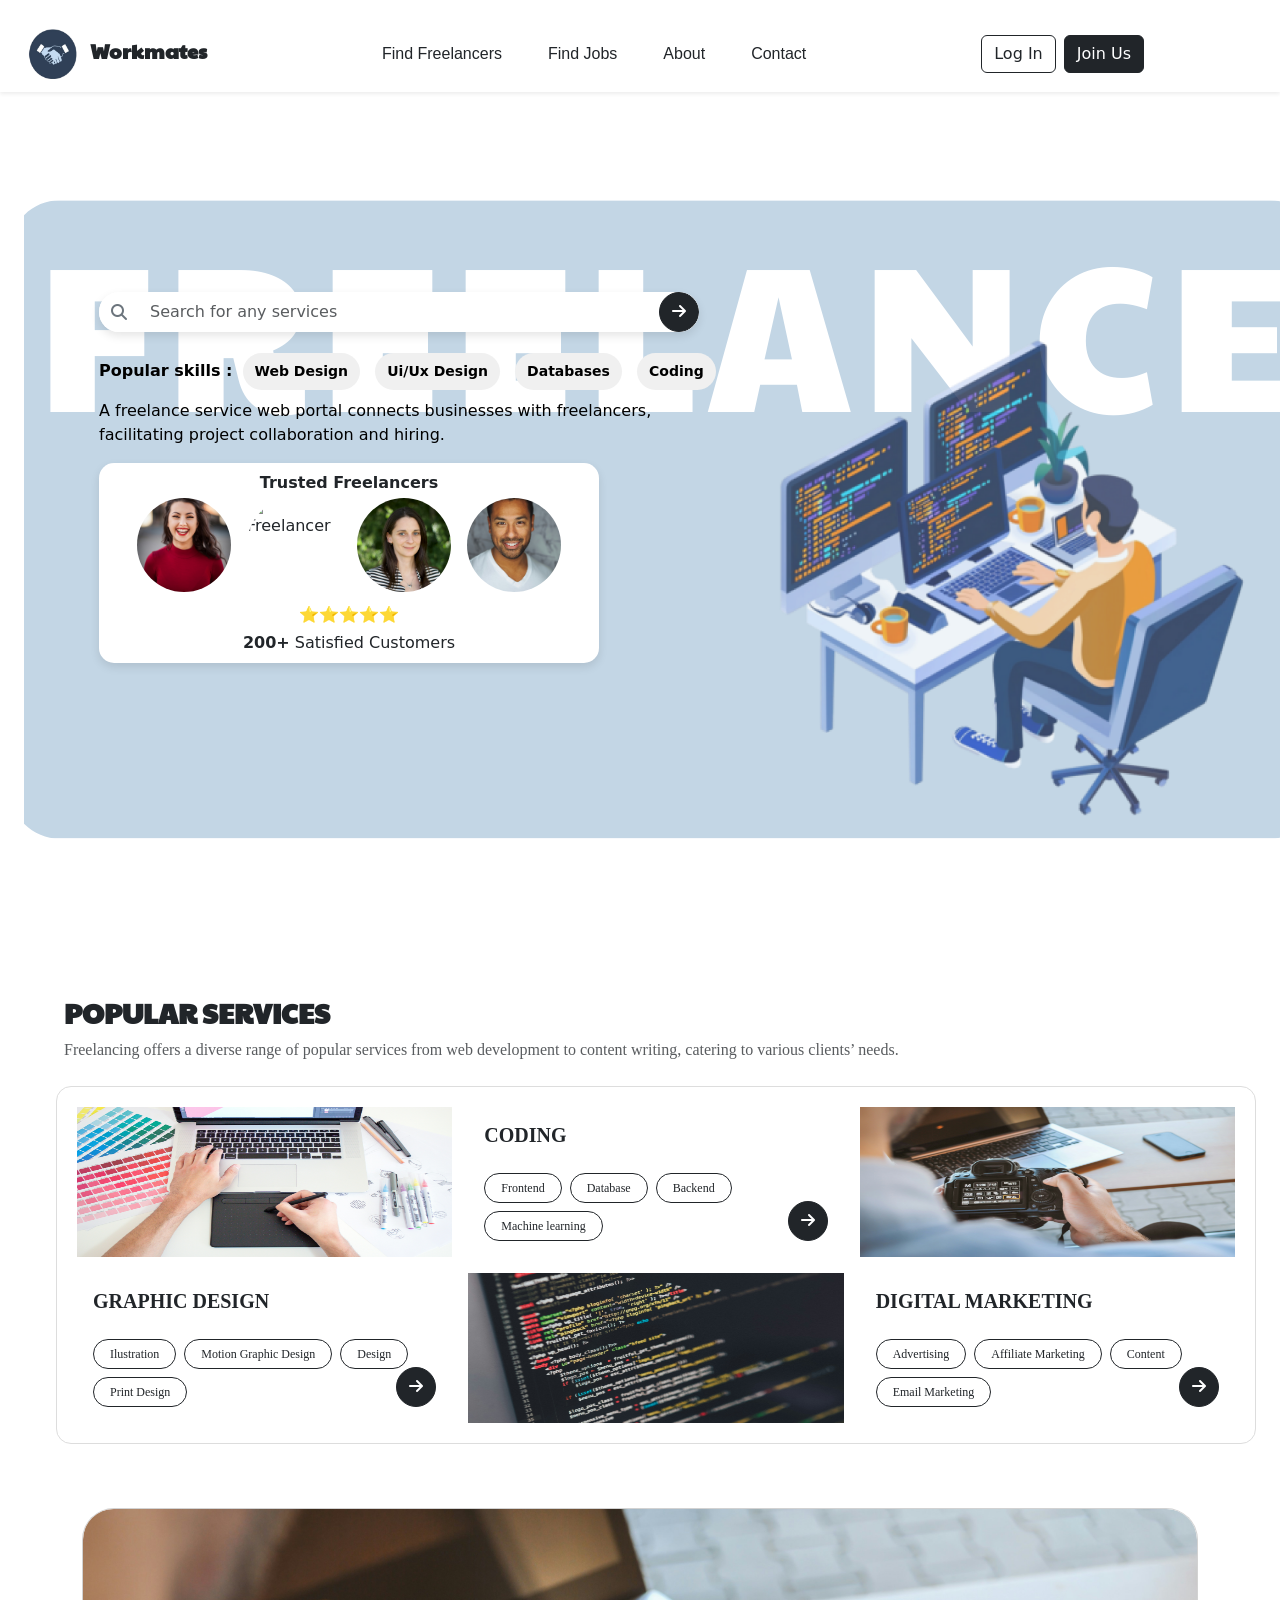
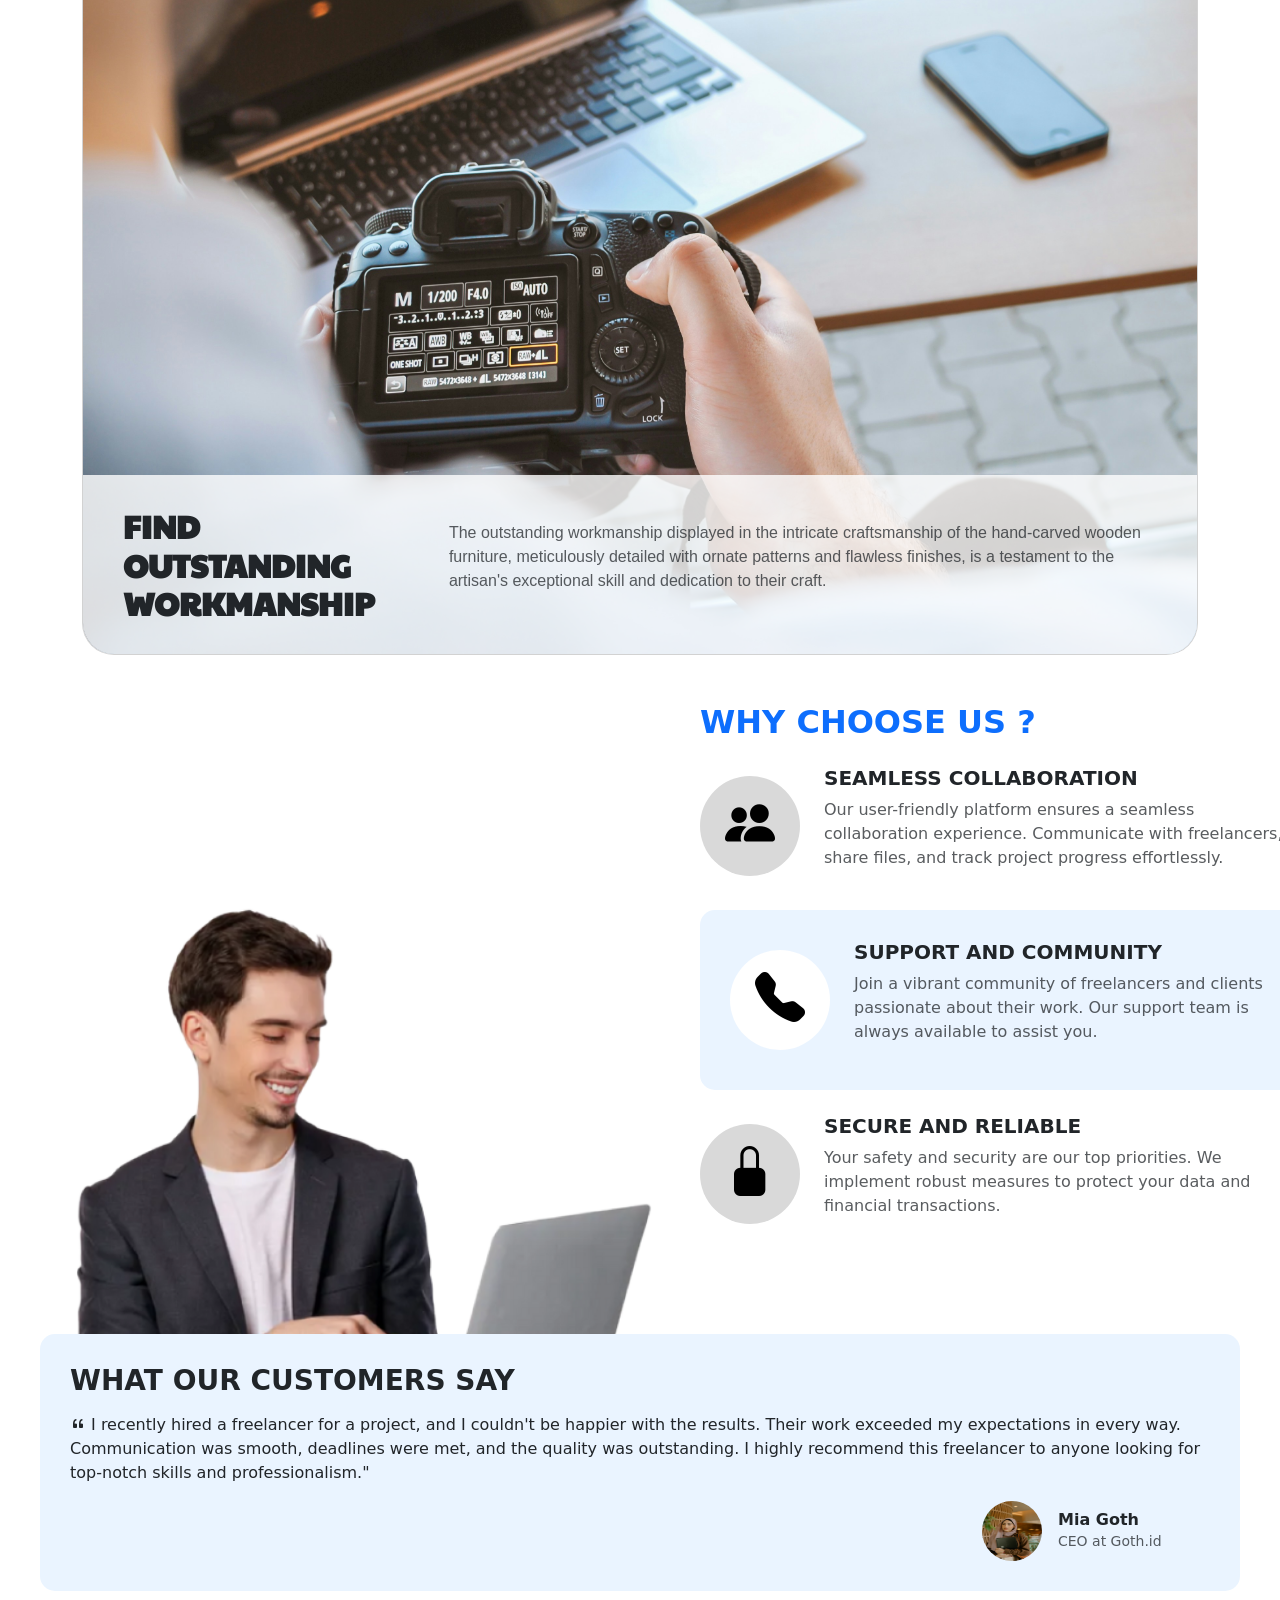
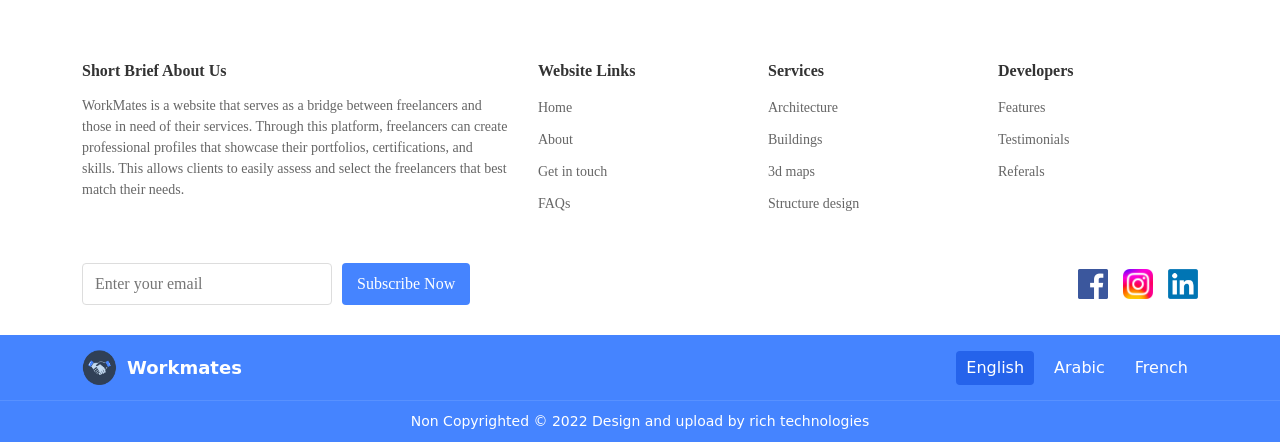
==== index.html @ 9e1bae74 "ok" ====
<!DOCTYPE html>
<html lang="en">
<head>
    <meta charset="UTF-8">
    <meta name="viewport" content="width=device-width, initial-scale=1.0">
    <title>Workmates</title>
    <link rel="stylesheet" href="style/style1.css">
    <link href="https://cdn.jsdelivr.net/npm/bootstrap@5.0.2/dist/css/bootstrap.min.css" rel="stylesheet" integrity="sha384-EVSTQN3/azprG1Anm3QDgpJLIm9Nao0Yz1ztcQTwFspd3yD65VohhpuuCOmLASjC" crossorigin="anonymous">
    <link href="https://cdn.jsdelivr.net/npm/bootstrap@5.3.0/dist/css/bootstrap.min.css" rel="stylesheet">
    <link href="https://cdn.jsdelivr.net/npm/bootstrap-icons/font/bootstrap-icons.css" rel="stylesheet">
    <link href="https://fonts.googleapis.com/css2?family=Paytone+One&display=swap" rel="stylesheet">
    <link href="https://fonts.googleapis.com/css2?family=Ubuntu+Sans:ital,wght@0,100..800;1,100..800&display=swap" rel="stylesheet">
    <link rel="stylesheet" href="https://cdnjs.cloudflare.com/ajax/libs/font-awesome/6.4.2/css/all.min.css">
</head>
<body>
  <nav class="navbar navbar-expand-lg bg-pink navbar-dark shadow-sm fixed-top">
      <div class="container mt-3 ms-3">
          <a class="navbar-brand text-dark fw-bold me-auto" href="#mainContent">
              <img src="image/1.png" alt="icon" width="50" height="50" class="me-2">
              Workmates
          </a>

          <button class="navbar-toggler" type="button" data-bs-toggle="collapse" data-bs-target="#navbarNav" aria-controls="navbarNav" aria-expanded="false" aria-label="Toggle navigation">
              <span class="navbar-toggler-icon"></span>
          </button>

          <div class="collapse navbar-collapse" id="navbarNav">
              <ul class="navbar-nav mx-auto">
                  <li class="nav-item">
                      <a href = "freelancers.php" class="nav-link text-dark fw-normal" href="#mainContent">Find Freelancers</a>
                  </li>
                  <li class="nav-item">
                      <a class="nav-link text-dark fw-normal" href="#about">Find Jobs</a>
                  </li>
                  <li class="nav-item">
                      <a class="nav-link text-dark fw-normal" href="#education">About</a>
                  </li> 
                  <li class="nav-item ">
                      <a class="nav-link text-dark fw-normal" href="#contact">Contact</a>
                  </li>
              </ul>

              <!-- Button Login dan Join Us di ujung kanan -->
              <div class="d-flex">
                  <a href="login.php" class="btn btn-outline-dark btn-rounded btn-hover me-2">Log In</a>
                  <a href="regist.php" class="btn btn-dark btn-hover btn-rounded">Join Us</a>
              </div>
          </div>
      </div>
  </nav>

<aside class="hero-section container-fluid text-start ms-4">
    <div class="contain mt-3 ms-3 vh-100">
        <!-- Search Bar -->
        <div class="one mt-1 ms-5">
          <div class="input-group search-bar" style="max-width: 600px;">
              <span class="input-group-text bg-white border-0">
                  <i class="fas fa-search text-secondary"></i>
              </span>
              <input type="text" class="form-control border-0 shadow-none" placeholder="Search for any services">
              <div class="btn-wrapper position-relative">
                  <button class="btn btn-dark rounded-circle">
                    <a href="CariFreelancer.html">
                        <i class="fas fa-arrow-right text-white"></i>
                    </a>
                  </button>
                  <i class="fas fa-search position-absolute top-0 start-50 translate-middle-x text-white"></i>
              </div>
          </div>
        </div>

        <!-- Popular Skills -->
        <div class="mt-3 ms-5">
            <strong class="text-black">Popular skills :</strong>
            <span class="skills-badge">web design</span>
            <span class="skills-badge">ui/ux design</span>
            <span class="skills-badge">databases</span>
            <span class="skills-badge">coding</span>
        </div>

        <!-- Description -->
        <p class="mt-1 text-black ms-5 " style="max-width: 600px;  word-wrap: break-word;">
            A freelance service web portal connects businesses with freelancers, facilitating project collaboration and hiring.
        </p>

        <!-- Trusted Freelancers -->
        <div class="trusted-card text-dark mt-3 ms-5">
          <strong>Trusted Freelancers</strong>
          <div class="image-container">
            <img src="image/2.jpg" alt="Freelancer">
            <img src="image/3.jpg" alt="Freelancer">
            <img src="image/4.jpg" alt="Freelancer">
            <img src="image/5.jpg" alt="Freelancer">
          </div>
          <div class="mt-2">
            ⭐⭐⭐⭐⭐ 
          </div>
          <div class="mt-1">
            <strong>200+</strong> Satisfied Customers
          </div>
        </div>
    </div>
</aside>

<div class="popular mt-5 ms-3 p-5 px-4">
    <h3 class="fw-bold text-dark px-4"style=" font-family: 'Paytone One'">POPULAR SERVICES</h3>
    <p class="text-muted description px-4" style=" font-family: 'Ubuntu Sans'">
        Freelancing offers a diverse range of popular services from web development to content writing, catering to various clients’ needs.
    </p>
    <div class="rounded-box mt-4 ms-3">
        <div class="row g-3">
            <div class="col-4">
                <div class="rounded-card">
                    <img src="image/theme-photos-CGpifH3FjOA-unsplash.jpg" alt="Image" class="card-img">
                </div>
            </div>
            <div class="col-4">
                <div class="rounded-card bg-secondary p-3 position-relative"style=" font-family: 'Ubuntu Sans'">
                    <h5 class="fw-bold">CODING</h5>
                    <div class="d-flex flex-wrap gap-2">
                        <span class="badge rounded-pill border border-dark text-dark px-3 py-2">Frontend</span>
                        <span class="badge rounded-pill border border-dark text-dark px-3 py-2">Database</span>
                        <span class="badge rounded-pill border border-dark text-dark px-3 py-2">Backend</span>
                        <span class="badge rounded-pill border border-dark text-dark px-3 py-2">Machine learning</span>
                    </div>
                    <button class="btn btn-dark rounded-circle position-absolute bottom-0 end-0 mb-3 me-3 p-1">
                        <i class="fas fa-arrow-right"></i>
                    </button>
                </div>
            </div>
            <div class="col-4">
                <div class="rounded-card">
                    <img src="image/jeshoots-com-p8kaVRe4edM-unsplash.jpg" alt="Image" class="card-img">
                </div>
            </div>
            <div class="col-4">
                <div class="rounded-card bg-secondary p-3 position-relative" style="font-family: 'Ubuntu Sans'">
                    <h5 class="fw-bold">GRAPHIC DESIGN</h5>
                    <div class="d-flex flex-wrap gap-2">
                        <span class="badge rounded-pill border border-dark text-dark px-3 py-2">Ilustration</span>
                        <span class="badge rounded-pill border border-dark text-dark px-3 py-2">Motion Graphic Design</span>
                        <span class="badge rounded-pill border border-dark text-dark px-3 py-2">Design</span>
                        <span class="badge rounded-pill border border-dark text-dark px-3 py-2">Print Design</span>
                    </div>
                    <button class="btn btn-dark rounded-circle position-absolute bottom-0 end-0 mb-3 me-3 p-1">
                        <i class="fas fa-arrow-right"></i>
                    </button>
                </div>
            </div>
            <div class="col-4">
                <div class="rounded-card">
                    <img src="image/ilya-pavlov-OqtafYT5kTw-unsplash.jpg" alt="Image" class="card-img">
                </div>
            </div>
            <div class="col-4">
                <div class="rounded-card bg-secondary p-3 position-relative"  style="font-family: 'Ubuntu Sans'">
                    <h5 class="fw-bold">DIGITAL MARKETING</h5>
                    <div class="d-flex flex-wrap gap-2" style="font-family: 'Ubuntu Sans'">
                        <span class="badge rounded-pill border border-dark text-dark px-3 py-2">Advertising</span>
                        <span class="badge rounded-pill border border-dark text-dark px-3 py-2">Affiliate Marketing</span>
                        <span class="badge rounded-pill border border-dark text-dark px-3 py-2">Content</span>
                        <span class="badge rounded-pill border border-dark text-dark px-3 py-2">Email Marketing</span>
                    </div>
                    <button class="btn btn-dark rounded-circle position-absolute bottom-0 end-0 mb-3 me-3 p-1">
                        <i class="fas fa-arrow-right"></i>
                    </button>
                </div>
            </div>
        </div>
    </div>
</div>

<div class="container mt-3 d-flex justify-content-center">
    <div class="card rounded-5 overflow-hidden position-relative">
        <img src="image/jeshoots-com-p8kaVRe4edM-unsplash.jpg" alt="Workmanship Image" class="card-img2">
        <div class="overlay p-4 d-flex align-items-center gap-3">
            <h2 class="fw-bold mt-2 ms-3" style="flex-basis: 70%; min-width: 250px; font-family: 'Paytone One', sans-serif;">
                FIND OUTSTANDING WORKMANSHIP
            </h2>
            <div class="flex-grow-1">
                <p class="text-muted" style="font-family: 'Ubuntu Sans', sans-serif;">
                    The outstanding workmanship displayed in the intricate craftsmanship of the hand-carved wooden 
                    furniture, meticulously detailed with ornate patterns and flawless finishes, is a testament to 
                    the artisan's exceptional skill and dedication to their craft.
                </p>
            </div>
        </div>
    </div>
</div>

<div class="choose mt-5">
    <div class="picture align-items-center">
        <!-- Konten Kanan -->
        <div class="col-md-7">
            <h2 class="fw-bold text-primary text-center text-md-start">WHY CHOOSE US ?</h2>
            
            <!-- Fitur 1 -->
            <div class="d-flex align-items-center mt-4">
                <div class="icon-circle">
                    <i class="bi bi-people-fill"></i> 
                </div>
                <div class="cap ms-4">
                    <h5 class="fw-bold">SEAMLESS COLLABORATION</h5>
                    <p class="text-muted">
                        Our user-friendly platform ensures a seamless collaboration experience. Communicate with 
                        freelancers, share files, and track project progress effortlessly.
                    </p>
                </div>
            </div>

            <!-- Fitur 2 -->
            <div class="d-flex align-items-center mt-4 highlight-box">
                <div class="icon-circle bg-white">
                    <i class="bi bi-telephone-fill"></i>
                </div>
                <div class="cap ms-4">
                    <h5 class="fw-bold">SUPPORT AND COMMUNITY</h5>
                    <p class="text-muted">
                        Join a vibrant community of freelancers and clients passionate about their work. Our support team 
                        is always available to assist you.
                    </p>
                </div>
            </div>

            <!-- Fitur 3 -->
            <div class="d-flex align-items-center mt-4">
                <div class="icon-circle">
                    <i class="bi bi-lock-fill" style="max-width: 50px; max-height: 75px;"></i>
                </div>
                <div class="cap ms-4">
                    <h5 class="fw-bold">SECURE AND RELIABLE</h5>
                    <p class="text-muted">
                        Your safety and security are our top priorities. We implement robust measures to protect your 
                        data and financial transactions.
                    </p>
                </div>
            </div>
        </div>
    </div>

    <!-- Testimoni -->
    <div class="testi mt-5">
        <div class="col-12 testimonial-box">
            <h3 class="fw-bold">WHAT OUR CUSTOMERS SAY</h3>
            <p class="mt-3">
                <i class="bi bi-quote"></i> I recently hired a freelancer for a project, and I couldn't be happier with the results. 
                Their work exceeded my expectations in every way. Communication was smooth, deadlines were met, and the quality 
                was outstanding. I highly recommend this freelancer to anyone looking for top-notch skills and professionalism."
            </p>
            <div class=" ceo d-flex align-items-center mt-3">
                <img src="style/microsoft-365-7mBictB_urk-unsplash.jpg" class=" pic2 rounded-circle me-3" alt="User">
                <div>
                    <h6 class="fw-bold mb-0">Mia Goth</h6>
                    <small class="text-muted">CEO at Goth.id</small>
                </div>
            </div>
        </div>
    </div>
</div>

<footer class="footer" >
    <div class="container" style=" font-family: 'Ubuntu Sans'">
        <div class="footer-content">
            <div class="footer-sections">
                <div class="footer-section">
                    <h5>Short Brief About Us</h5>
                    <p>WorkMates is a website that serves as a bridge between freelancers and those in need of their services. Through this platform, freelancers can create professional profiles that showcase their portfolios, certifications, and skills. This allows clients to easily assess and select the freelancers that best match their needs.</p>
                </div>
                
                <div class="footer-links">
                    <div class="footer-section">
                        <h5>Website Links</h5>
                        <ul>
                            <li><a href="#">Home</a></li>
                            <li><a href="#">About</a></li>
                            <li><a href="#">Get in touch</a></li>
                            <li><a href="#">FAQs</a></li>
                        </ul>
                    </div>
                    
                    <div class="footer-section">
                        <h5>Services</h5>
                        <ul>
                            <li><a href="#">Architecture</a></li>
                            <li><a href="#">Buildings</a></li>
                            <li><a href="#">3d maps</a></li>
                            <li><a href="#">Structure design</a></li>
                        </ul>
                    </div>
                    
                    <div class="footer-section">
                        <h5>Developers</h5>
                        <ul>
                            <li><a href="#">Features</a></li>
                            <li><a href="#">Testimonials</a></li>
                            <li><a href="#">Referals</a></li>
                        </ul>
                    </div>
                </div>
            </div>
            
            <div class="footer-subscribe">
                <div class="subscribe-form">
                    <input type="email" placeholder="Enter your email">
                    <button>Subscribe Now</button>
                </div>
                <div class="social-icons">
                    <a href="#"><img src="image/facebook.png" alt="Facebook"></a>
                    <a href="#"><img src="image/ig.png" alt="Instagram"></a>
                    <a href="#"><img src="image/linkedln.png" alt="LinkedIn"></a>
                </div>
            </div>
        </div>
    </div>
    
    <div class="footer-bottom">
        <div class="container">
            <div class="footer-brand">
                <img src="image/download.png" alt="Workmates logo">
                <span>Workmates</span>
            </div>
            <div class="language-selector">
                <button class="active">English</button>
                <button>Arabic</button>
                <button>French</button>
            </div>
        </div>
    </div>
    
    <div class="copyright">
        <div class="container">
            <p>Non Copyrighted © 2022 Design and upload by rich technologies</p>
        </div>
    </div>
</footer>


<script src="https://cdn.jsdelivr.net/npm/bootstrap@5.0.2/dist/js/bootstrap.bundle.min.js"></script>
</body>
</html>
---- style/style1.css ----
body {
    font-family: 'Paytone One', 'Ubuntu Sans', sans-serif;
}

.container {
    padding: 0rem;
    position: relative;
    justify-content: space-between;
}

.navbar{
    background-color:white;
    padding: 0px;
}

.navbar-brand {
    font-family: 'Paytone One', sans-serif;
}

.nav-item-center {
    position: absolute;
    left: 50%;
    transform: translateX(-50%);
}

.nav-item {
    margin: 0 15px;
}


.navbar .nav-link {
    font-family: 'Ubuntu Sans', sans-serif;
    font-weight: 900;
    transition: color 0.3s ease-in-out;
}

.navbar .nav-link:hover {
    color: #2F4156 !important;  
}
.btn-rounded {
    border-radius: 30px;
    padding: 10px 20px;
    font-family: 'Ubuntu Sans';
}
.btn-hover {
    transition: background-color 0.3s, color 0.3s ease-in-out;
}

.btn-hover:hover {
    background-color: #2F4156 !important;
    color: white !important;
}

.hero-section {
    background: url('hiks.png') no-repeat center;
    background-size: auto;
    border:none;
    padding: 80px 0px;
    position:relative;
    top: 70px;
    left: 0;
    bottom: 0px;
    width: 30%;     
    max-height: 100vh; 
    display: flex;
    align-items: center;
}

.contain {
    margin-left: auto; /* Atur posisi lebih ke kiri */
    margin-right: auto;
    transform: translateX(-1px) translateY(210px);
}


.search-bar {
    border-radius: 30px;
    overflow: hidden;
    background: white;
    box-shadow: 0px 4px 10px rgba(0, 0, 0, 0.1);
    text-align: left;
}

.search-bar input {
    border-radius: 30px;
}

.search-bar .btn {
    width: 40px;
    height: 40px;
    display: flex;
    align-items: center;
    justify-content: center;
}

.btn-wrapper {
    display: flex;
    justify-content: center;
    align-items: center;
}

.btn-wrapper i.fa-search {
    font-size: 14px;
    top: -10px; /* Atur posisi ikon search ke atas */
    left: 50%;
    transform: translateX(-50%);
}

/* Skills Badge */
.skills-badge {
    display: inline-block;  /* Agar tetap dalam 1 baris */
    padding: 8px 12px;
    color: black;
    background-color: #f0f0f0; /* Warna background */
    border-radius: 20px; /* Membuat rounded */
    font-size: 14px;
    font-weight: 600;
    margin: 5px;
    text-transform: capitalize;
}

.text-black {
    color: black !important;
}
/* Trusted Freelancer Card */
.trusted-card {
    background: white;
    border-radius: 15px;
    box-shadow: 0px 4px 10px rgba(0, 0, 0, 0.1);
    width: 500px; /* Pastikan lebar tetap */
    height: 200px; /* Pastikan tinggi tetap */
    display: flex;
    flex-direction: column;
    justify-content: center;
    align-items: center;
    overflow: hidden; /* Pastikan tidak ada elemen keluar */
}

.trusted-card .image-container {
    display: flex;
    justify-content: center;
    align-items: center;
    gap: 10px; /* Jarak antar gambar */
}

.trusted-card img {
    width: 100px; /* Atur ukuran agar pas */
    height: 100px;
    object-fit: cover; /* Pastikan gambar tetap proporsional */
    border-radius: 50%; /* Biar tetap bulat */
    border: 3px solid white; /* Opsional: memberi border */
}

.card-img {
    width: 100%;
    height: 100%;
    object-fit:fill; /* Mengisi kartu sepenuhnya tanpa distorsi */
}

.rounded-box {
    background-color: white;
    border: 1px solid #ddd;
    border-radius: 15px;
    padding: 20px;
}

.rounded-card {
    height: 100px;
    background-color: #f1f1f1;
    border-radius: 10px;
}

.rounded-card {
    min-height: 150px;
    display: flex;
    flex-direction: column;
    justify-content: space-between;
    align-items: flex-start;
    border-radius: 16px;
    padding: 0px;
    background: #f8f9fa;
}


.rounded-card.bg-secondary {
    background: white!important;
}

.rounded-card .badge {
    font-size: 12px;
    font-weight: 500;
}

.rounded-card .btn {
    width: 40px;
    height: 40px;
}
.card {
    width: 100%;
    max-width: 1400px; /* Sesuaikan ukuran */
    overflow: hidden;
    border: none;
    height: auto;
}

.card-img2 {
    border-radius: 30px;
    width: 100%;
    height: auto;
    object-fit: cover;
}

.overlay {
    position: absolute;
    bottom: 0;
    left: 0;
    width: 100%;
    background: rgba(255, 255, 255, 0.8); /* Warna transparan */
    border-bottom-left-radius: 15px;
    border-bottom-right-radius: 15px;
}
.highlight-box {
    background-color: #EAF4FF;
    border-radius: 15px;
    padding: 30px;
}
.icon-circle {
    min-width:100px;  /* Ukuran lingkaran */
    height: 100px;
    background-color: #D9D9D9; /* Warna abu-abu */
    display: flex;
    justify-content: center;
    align-items: center;
    border-radius: 50%; /* Membuat lingkaran */
}
.icon-circle i {
    font-size: 50px; /* Ukuran ikon */
    color: black; /* Warna ikon */
    font-weight: bold;
}
.testi{
    margin-top: 200px;
}
.testimonial-box {
    background-color: #EAF4FF;
    border-radius: 15px;
    padding: 30px;
    margin-top: 100px; /* Atur sesuai kebutuhan */
}

.choose {
    position: relative;
    max-width: 1200px; /* Biar lebih lebar */
    margin: 0 auto; /* Tengahin container */
    background: url('freelance.png') no-repeat left center;
    background-size: contain;
}

.picture{
    display: flex;
    align-items: center;
    min-width: 10000px;
    padding-left: 55%; 
    padding-right: 0%;
}

.col-md-7 {
    max-width: 600px; /* Biar lebih panjang */
}

@media (max-width: 992px) {
    .pic {
        padding-left: 40%; /* Untuk layar lebih kecil */
    }
}

@media (max-width: 768px) {
    .picture {
        flex-direction: column;
        background-size: cover;
        padding-left: 0;
    }
}

.ceo{
    margin-left: 80%;
}

.pic2{
    height:60px;
    width:60px;
}

.footer {
    background-color: white;
    padding-top: 30px;
    margin-top: 40px;
}

.footer-content {
    display: flex;
    flex-direction: column;
    gap: 20px;
}

.footer-sections {
    display: flex;
    justify-content: space-between;
    flex-wrap: wrap;
    gap: 30px;
}

.footer-section {
    flex: 1;
    min-width: 200px;
}

.footer-links {
    display: flex;
    flex-wrap: wrap;
    gap: 30px;
}

.footer-section h5 {
    font-size: 16px;
    font-weight: bold;
    margin-bottom: 15px;
    color: #333;
}

.footer-section p {
    font-size: 14px;
    color: #666;
    line-height: 1.5;
}

.footer-section ul {
    list-style: none;
    padding: 0;
    margin: 0;
}

.footer-section ul li {
    margin-bottom: 8px;
}

.footer-section ul li a {
    color: #666;
    text-decoration: none;
    font-size: 14px;
}

.footer-section ul li a:hover {
    text-decoration: underline;
}

.footer-subscribe {
    display: flex;
    justify-content: space-between;
    align-items: center;
    flex-wrap: wrap;
    gap: 20px;
    margin-top: 20px;
}

.subscribe-form {
    display: flex;
    gap: 10px;
}

.subscribe-form input {
    padding: 8px 12px;
    border: 1px solid #ddd;
    border-radius: 4px;
    width: 250px;
}

.subscribe-form button {
    background-color: #4584FF;
    color: white;
    border: none;
    padding: 8px 15px;
    border-radius: 4px;
    cursor: pointer;
}

.social-icons {
    display: flex;
    gap: 15px;
}

.social-icons img {
    width: 30px;
    height: 30px;
}

.footer-bottom {
    background-color: #4584FF;
    padding: 15px 0;
    margin-top: 30px;
}

.footer-bottom .container {
    display: flex;
    justify-content: space-between;
    align-items: center;
}

.footer-brand {
    display: flex;
    align-items: center;
}

.footer-brand img {
    width: 35px;
    height: 35px;
    margin-right: 10px;
}

.footer-brand span {
    color: white;
    font-weight: bold;
    font-size: 18px;
}

.language-selector {
    display: flex;
    gap: 10px;
}

.language-selector button {
    background: transparent;
    border: none;
    color: white;
    padding: 5px 10px;
    cursor: pointer;
    border-radius: 4px;
}

.language-selector button.active {
    background-color: #2563eb;
}

.copyright {
    background-color: #4584FF;
    padding: 10px 0;
    text-align: center;
    color: white;
    border-top: 1px solid rgba(255, 255, 255, 0.1);
}

.copyright p {
    margin: 0;
    font-size: 14px;
}

.social-icons {
    display: flex;
    gap: 15px;
}

.social-icons img {
    width: 30px;
    height: 30px;
}

@media (max-width: 768px) {
    .footer-sections, .footer-subscribe {
        flex-direction: column;
    }
    
    .footer-section {
        width: 100%;
    }
    
    .subscribe-form {
        width: 100%;
    }
    
    .footer-bottom .container {
        flex-direction: column;
        gap: 15px;
    }
}
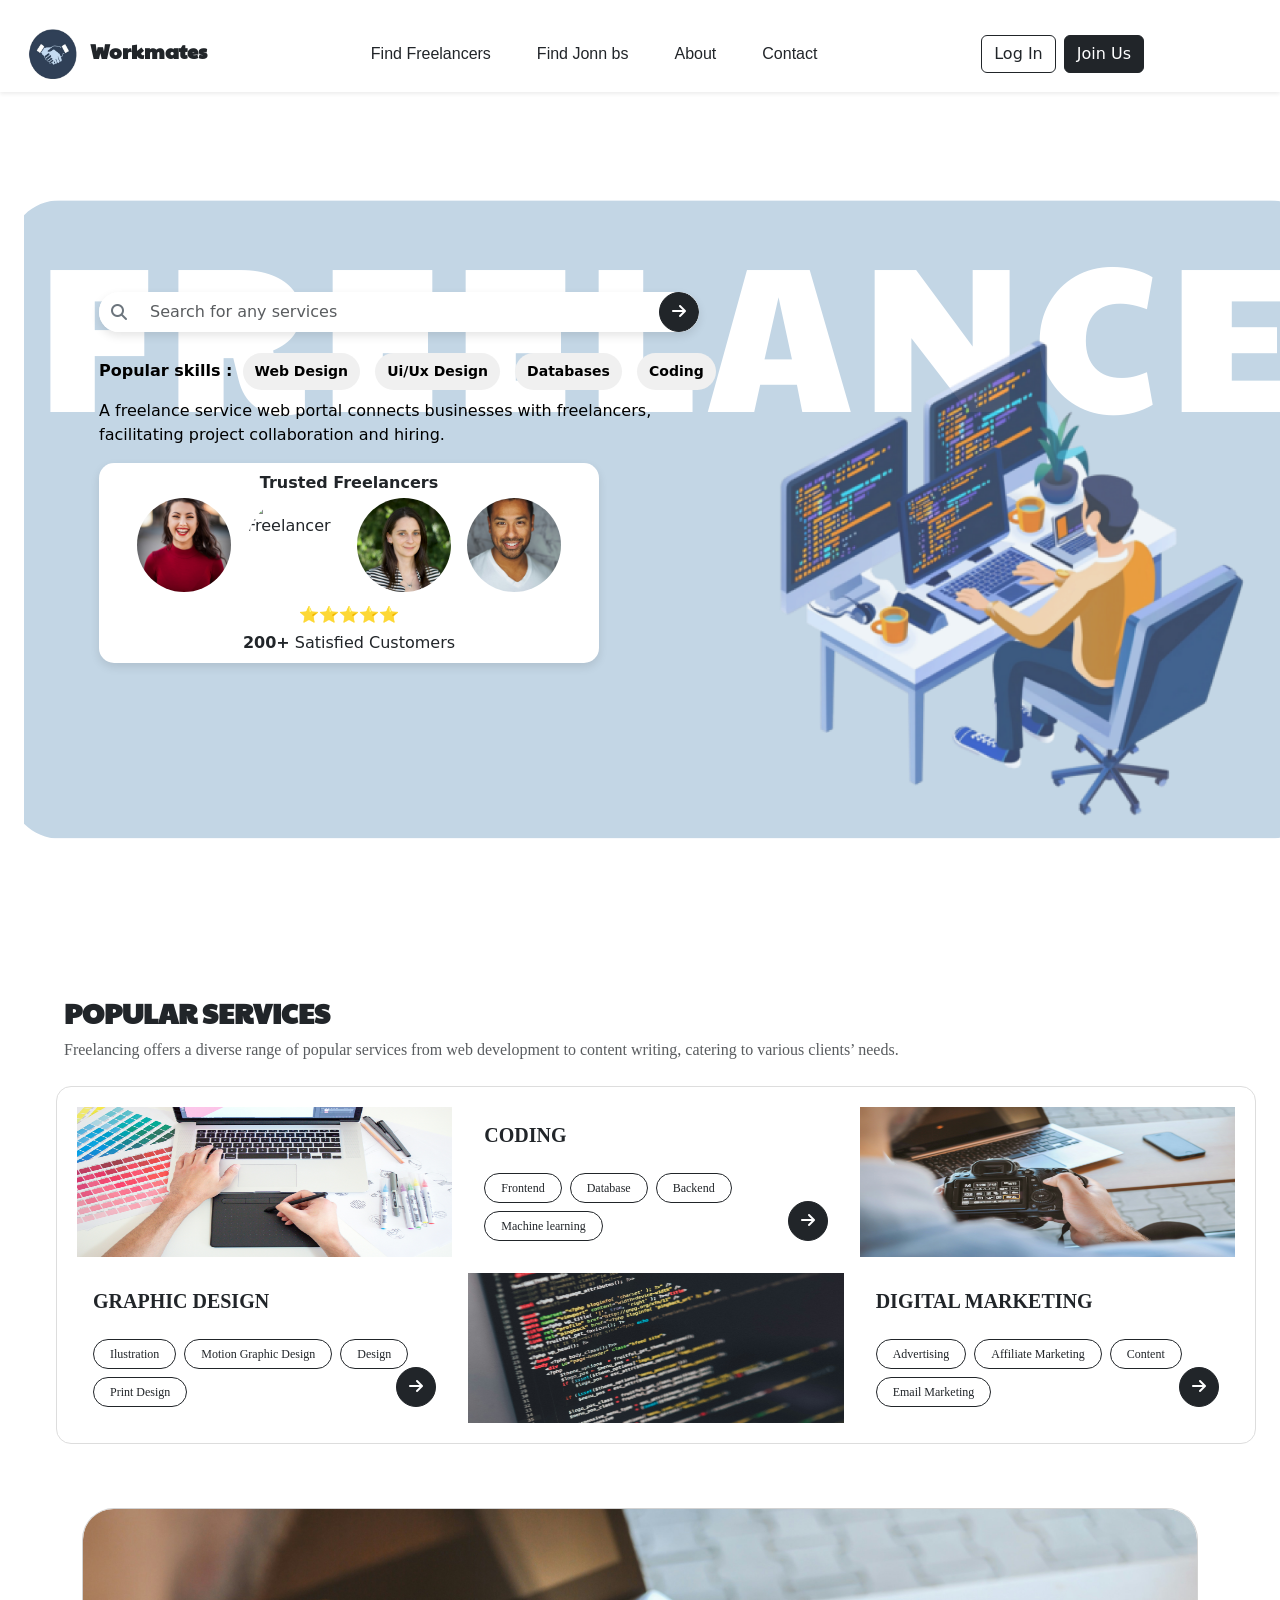
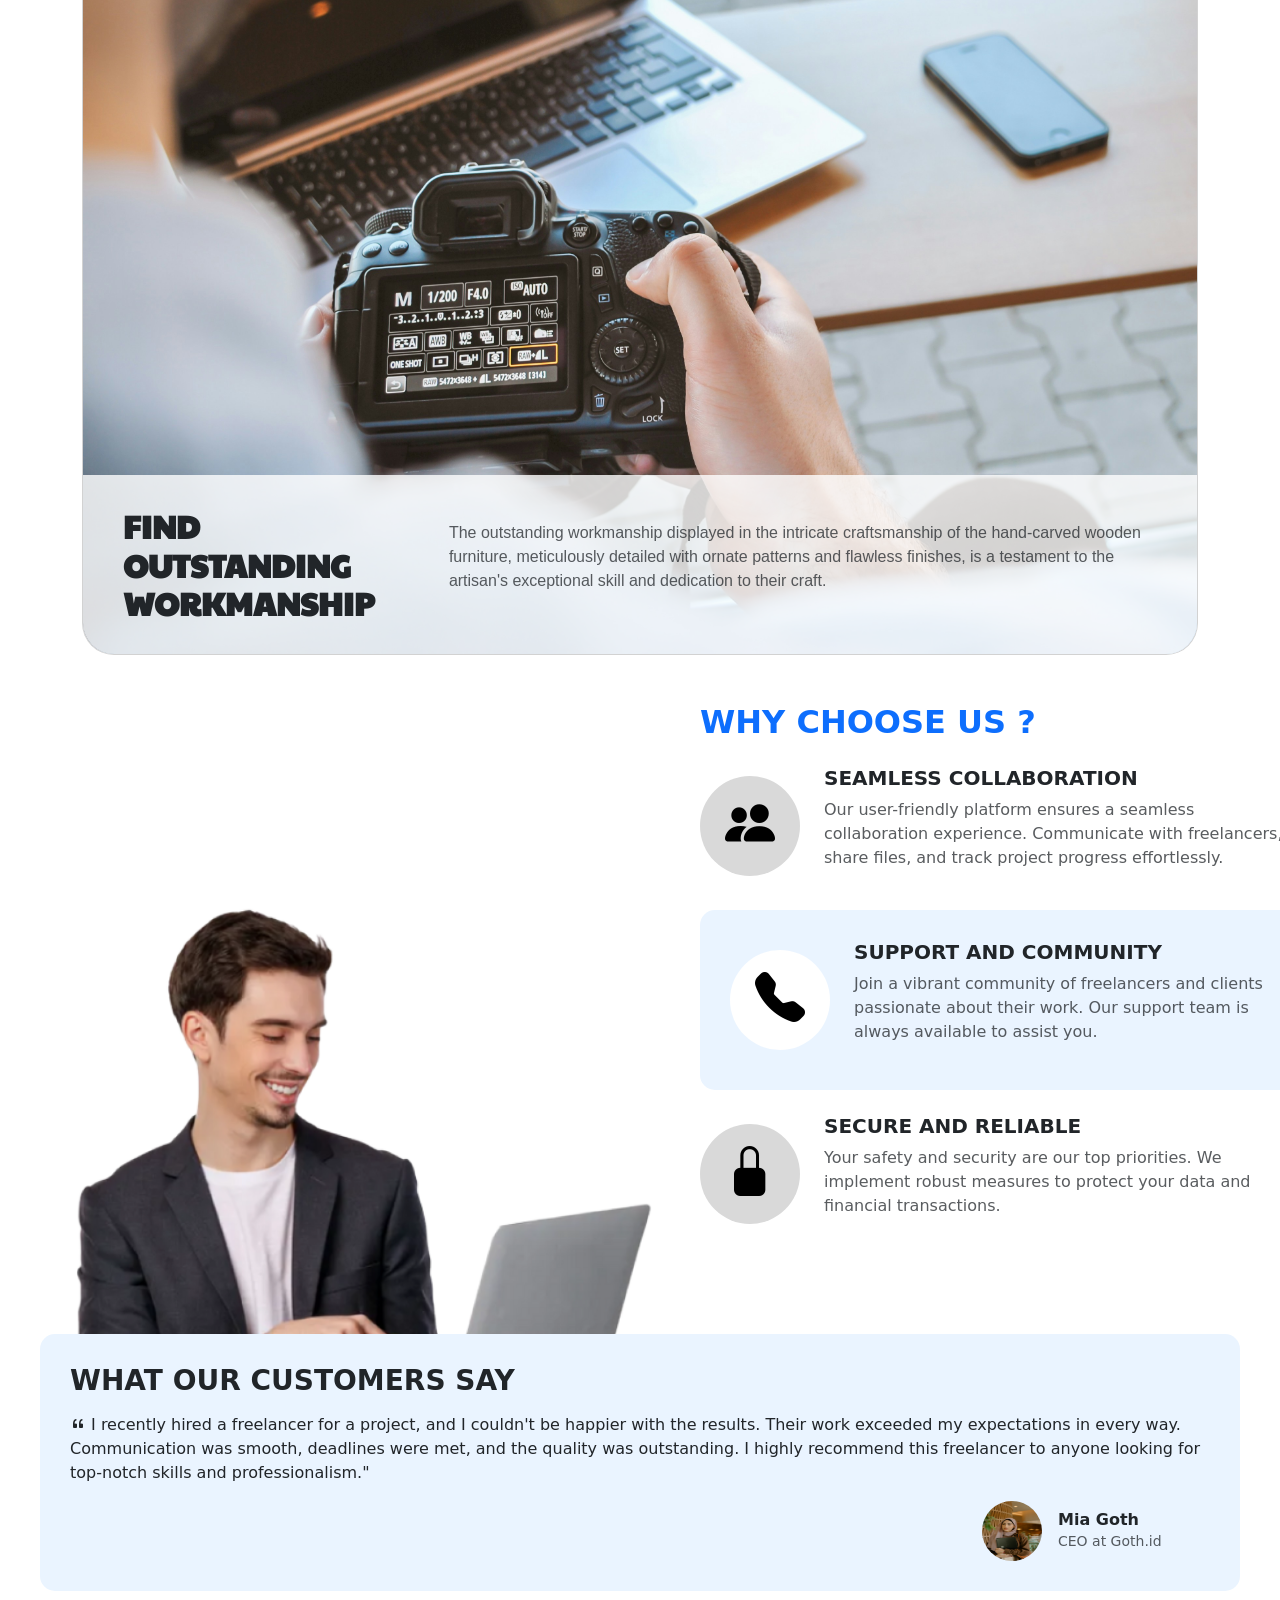
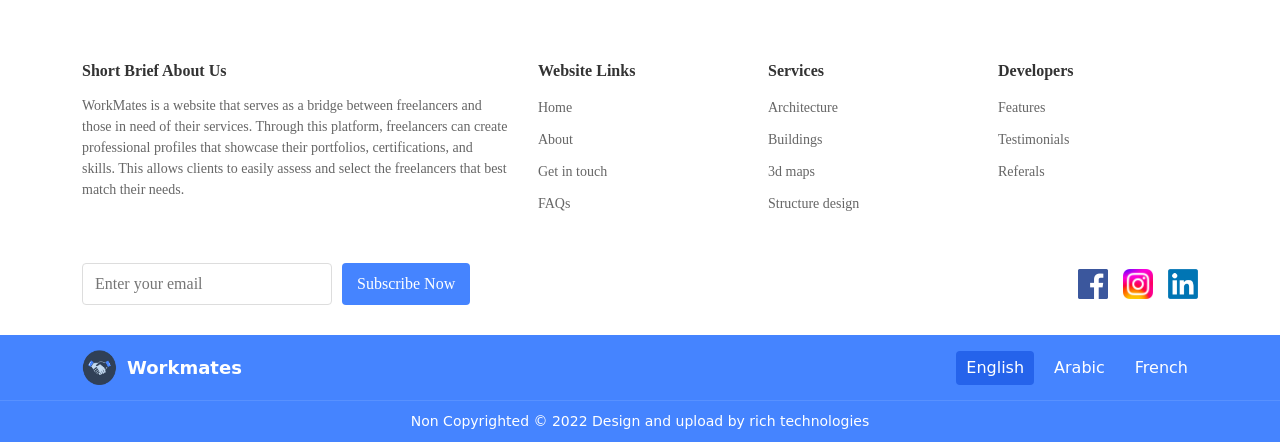
==== commit e5b64991: "vv" ====
--- a/index.html
+++ b/index.html
@@ -30,7 +30,7 @@
                       <a href = "freelancers.php" class="nav-link text-dark fw-normal" href="#mainContent">Find Freelancers</a>
                   </li>
                   <li class="nav-item">
-                      <a class="nav-link text-dark fw-normal" href="#about">Find Jobs</a>
+                      <a class="nav-link text-dark fw-normal" href="#about">Find Jonn bs</a>
                   </li>
                   <li class="nav-item">
                       <a class="nav-link text-dark fw-normal" href="#education">About</a>
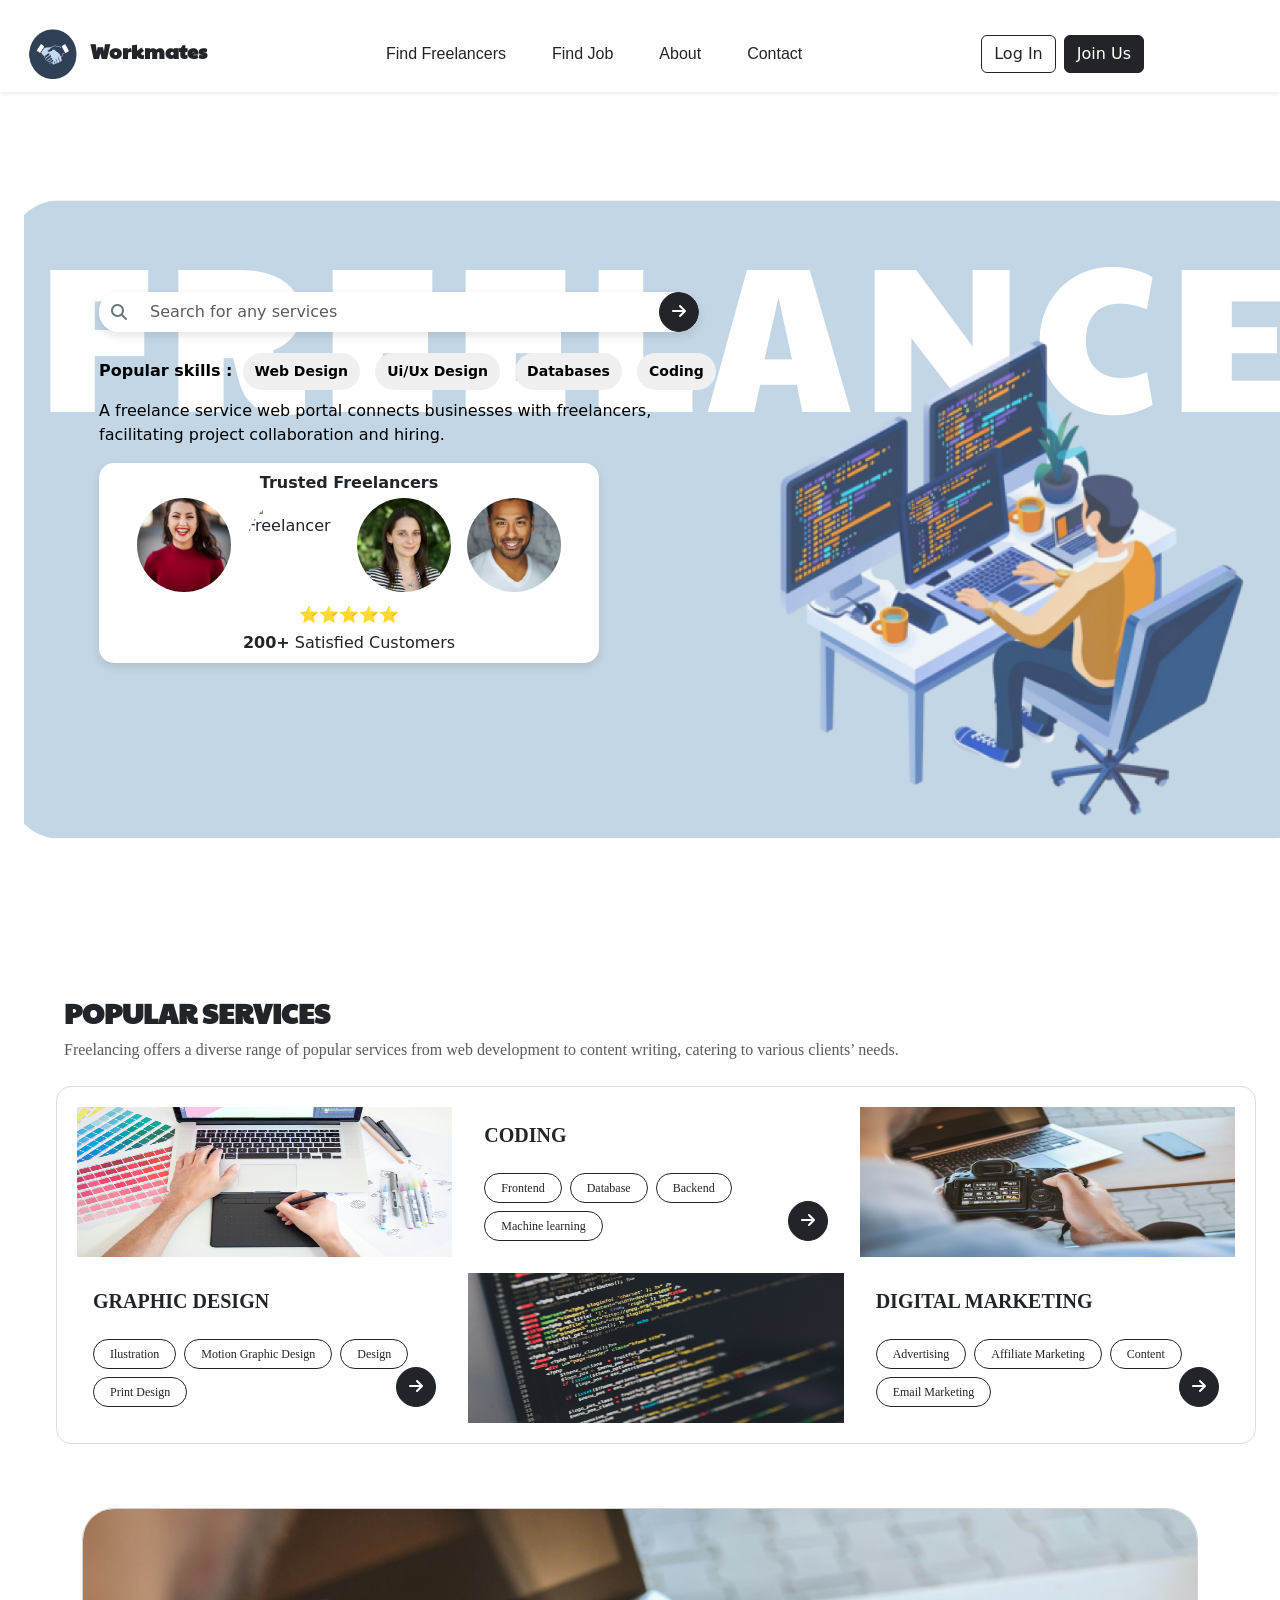
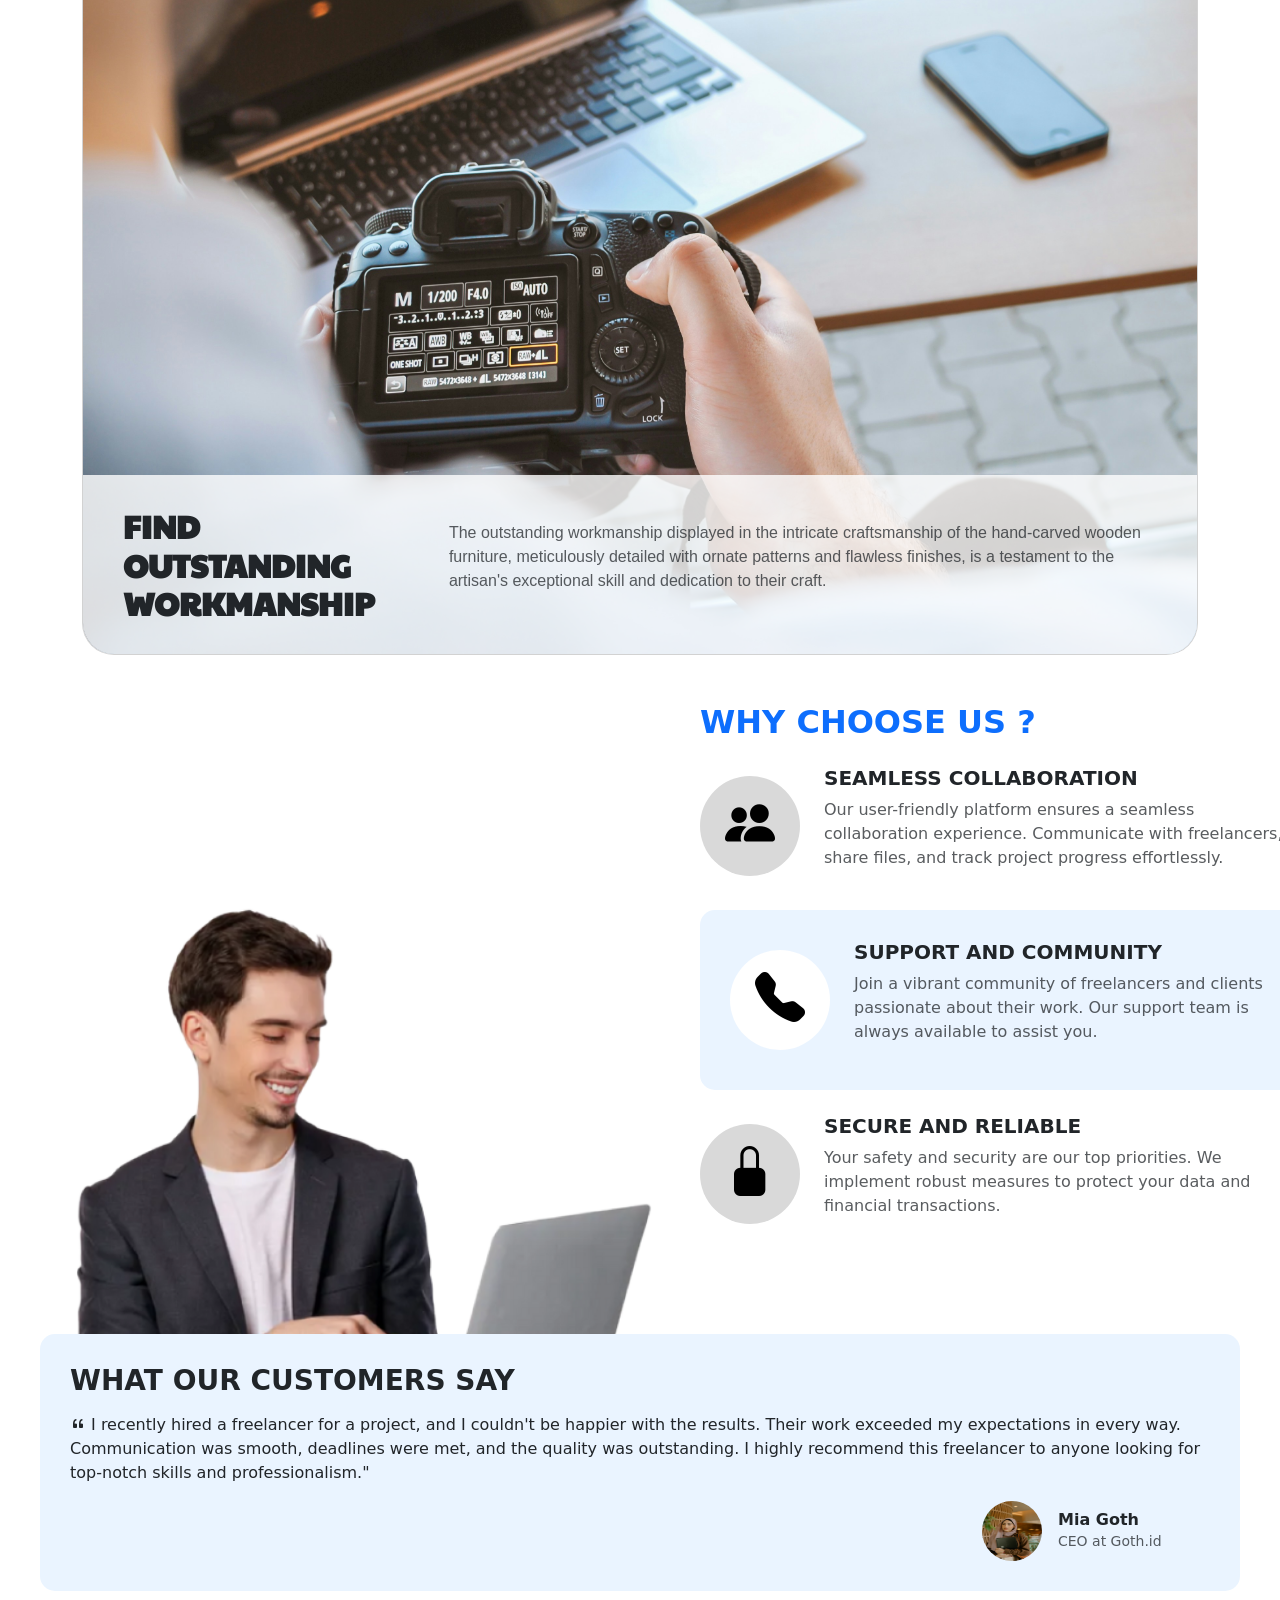
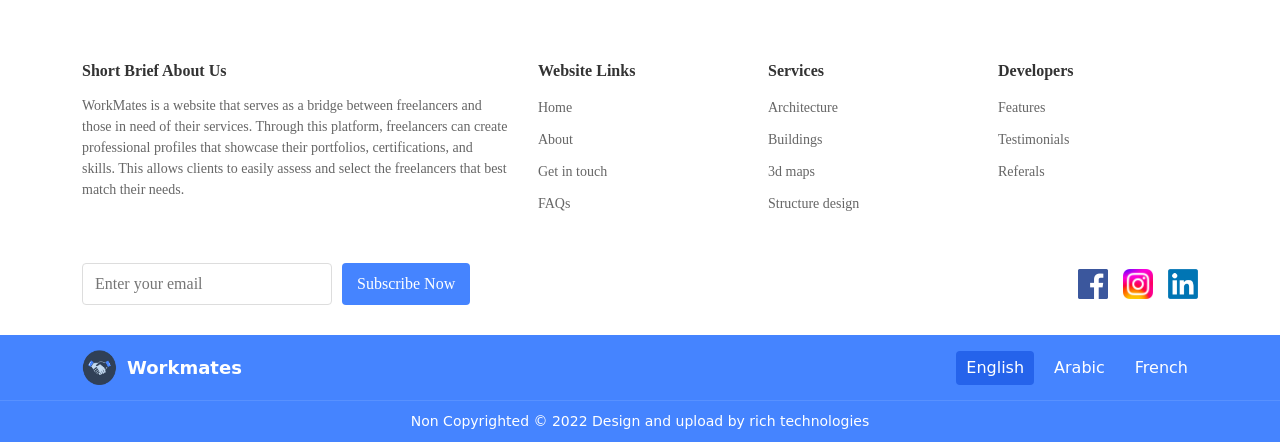
==== commit 6b984b5d: "hh" ====
--- a/index.html
+++ b/index.html
@@ -30,7 +30,7 @@
                       <a href = "freelancers.php" class="nav-link text-dark fw-normal" href="#mainContent">Find Freelancers</a>
                   </li>
                   <li class="nav-item">
-                      <a class="nav-link text-dark fw-normal" href="#about">Find Jonn bs</a>
+                      <a class="nav-link text-dark fw-normal" href="#about">Find Job</a>
                   </li>
                   <li class="nav-item">
                       <a class="nav-link text-dark fw-normal" href="#education">About</a>
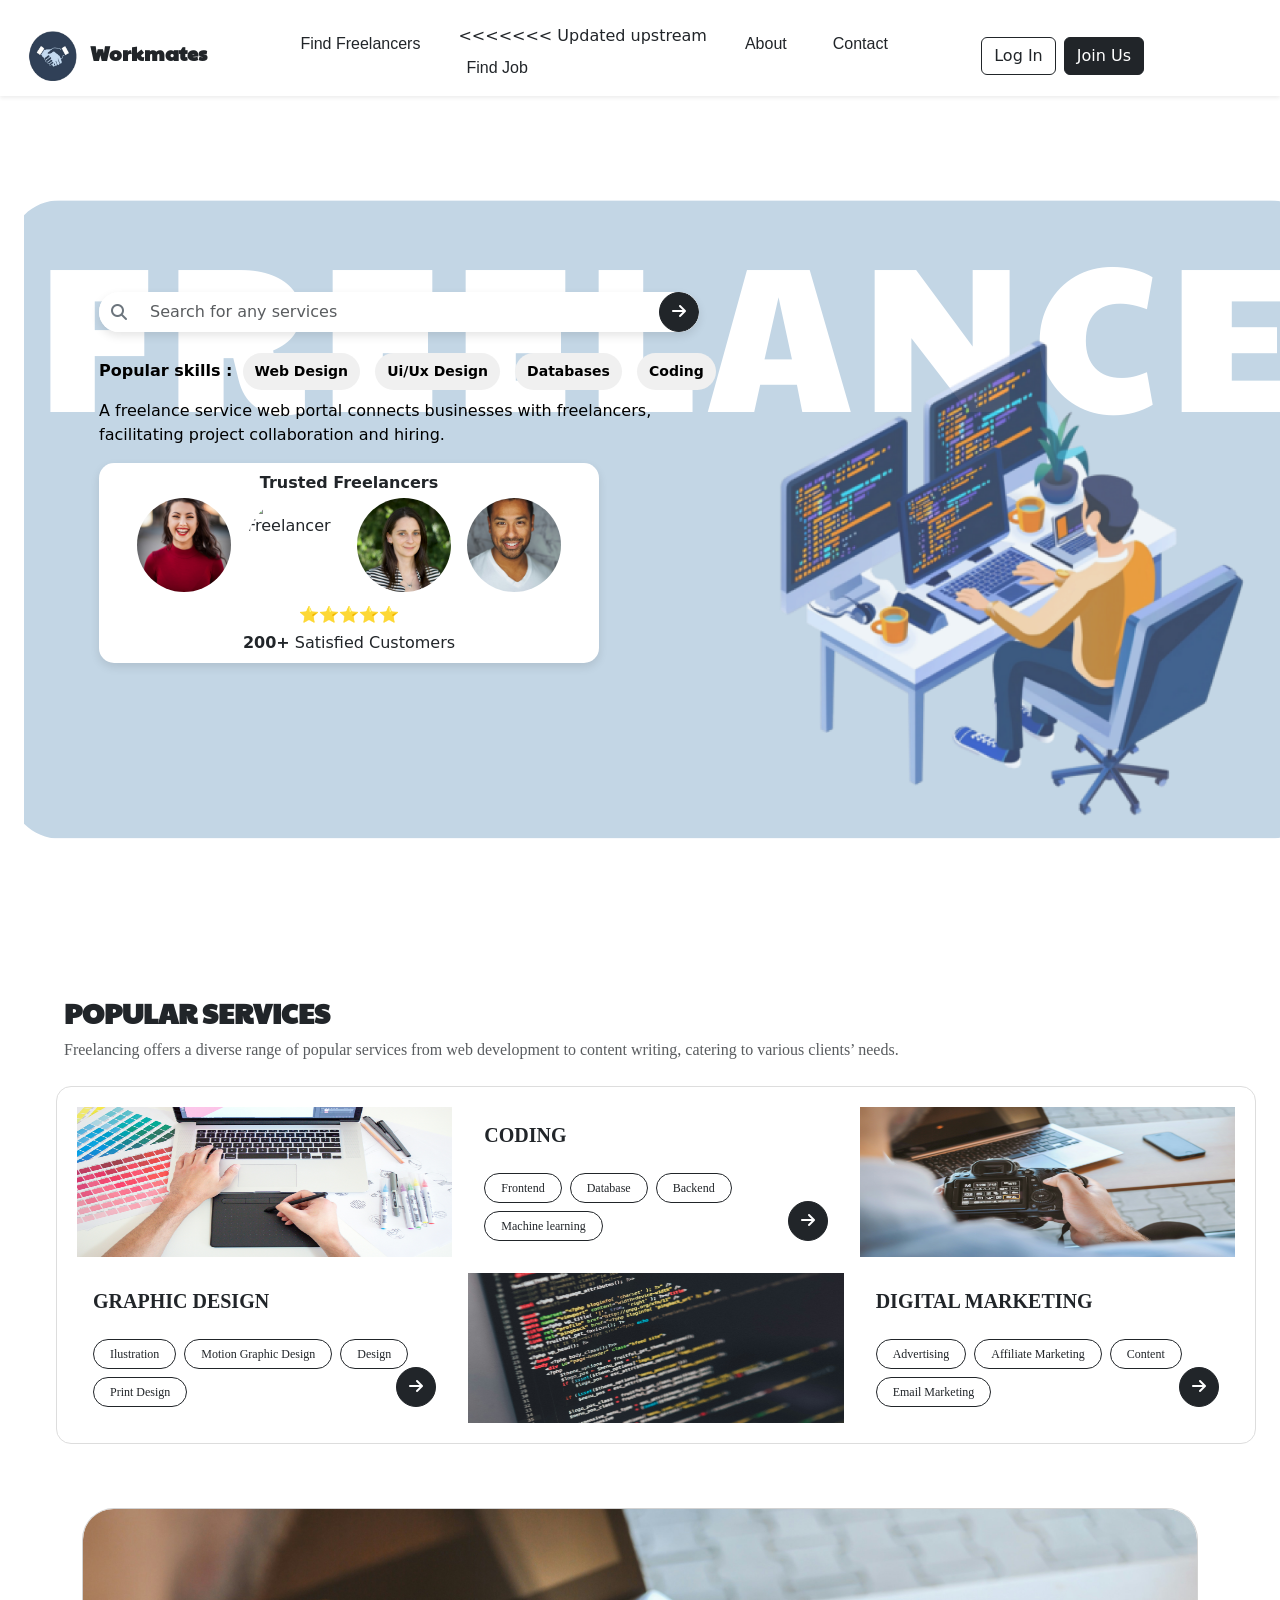
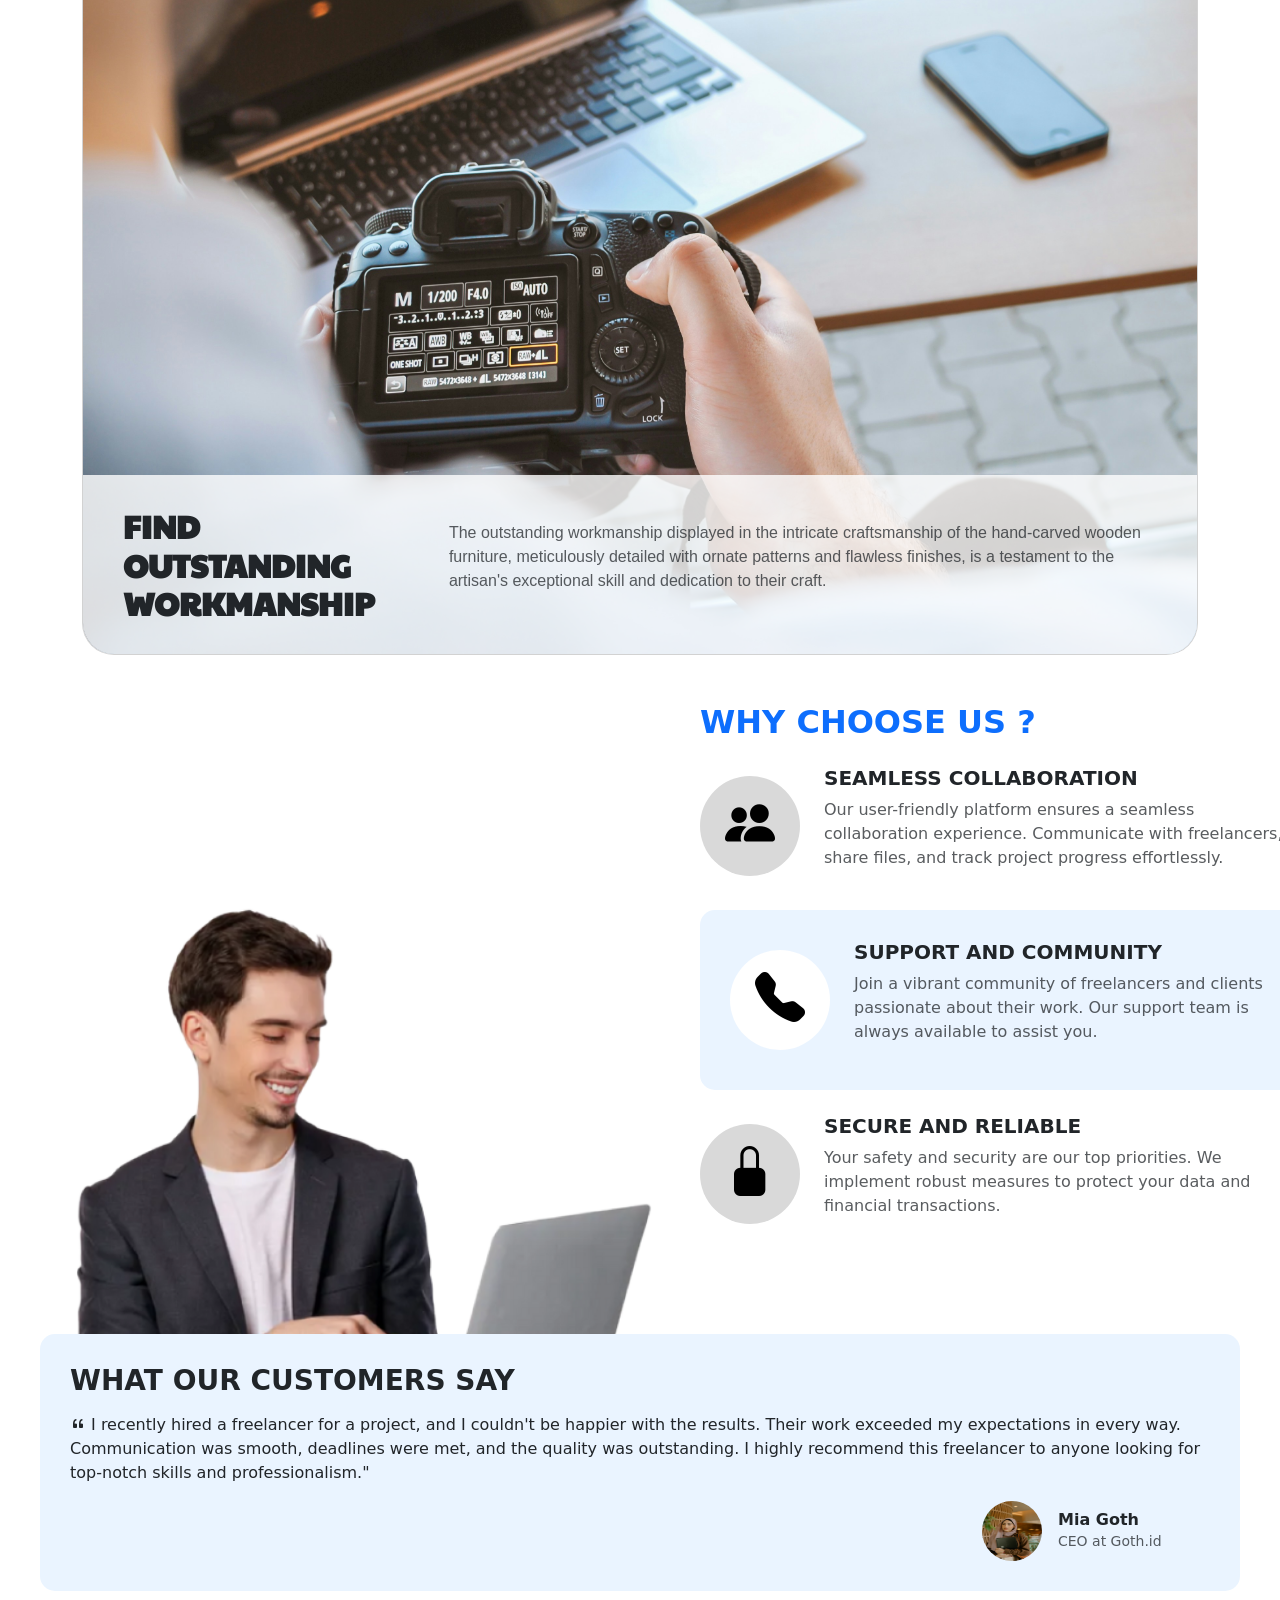
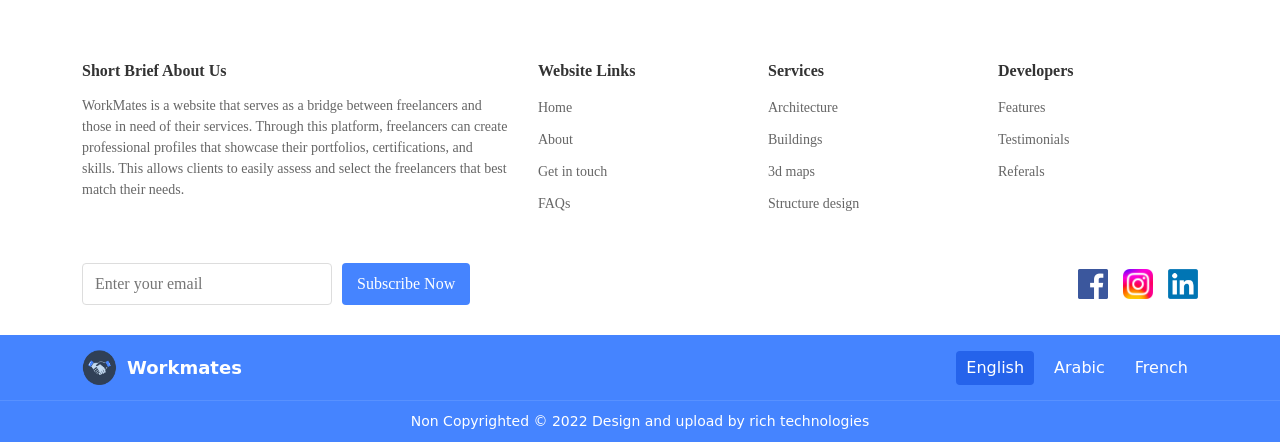
==== commit 5fbd9811: "mantap" ====
--- a/index.html
+++ b/index.html
@@ -30,6 +30,7 @@
                       <a href = "freelancers.php" class="nav-link text-dark fw-normal" href="#mainContent">Find Freelancers</a>
                   </li>
                   <li class="nav-item">
+<<<<<<< Updated upstream
                       <a class="nav-link text-dark fw-normal" href="#about">Find Job</a>
                   </li>
                   <li class="nav-item">
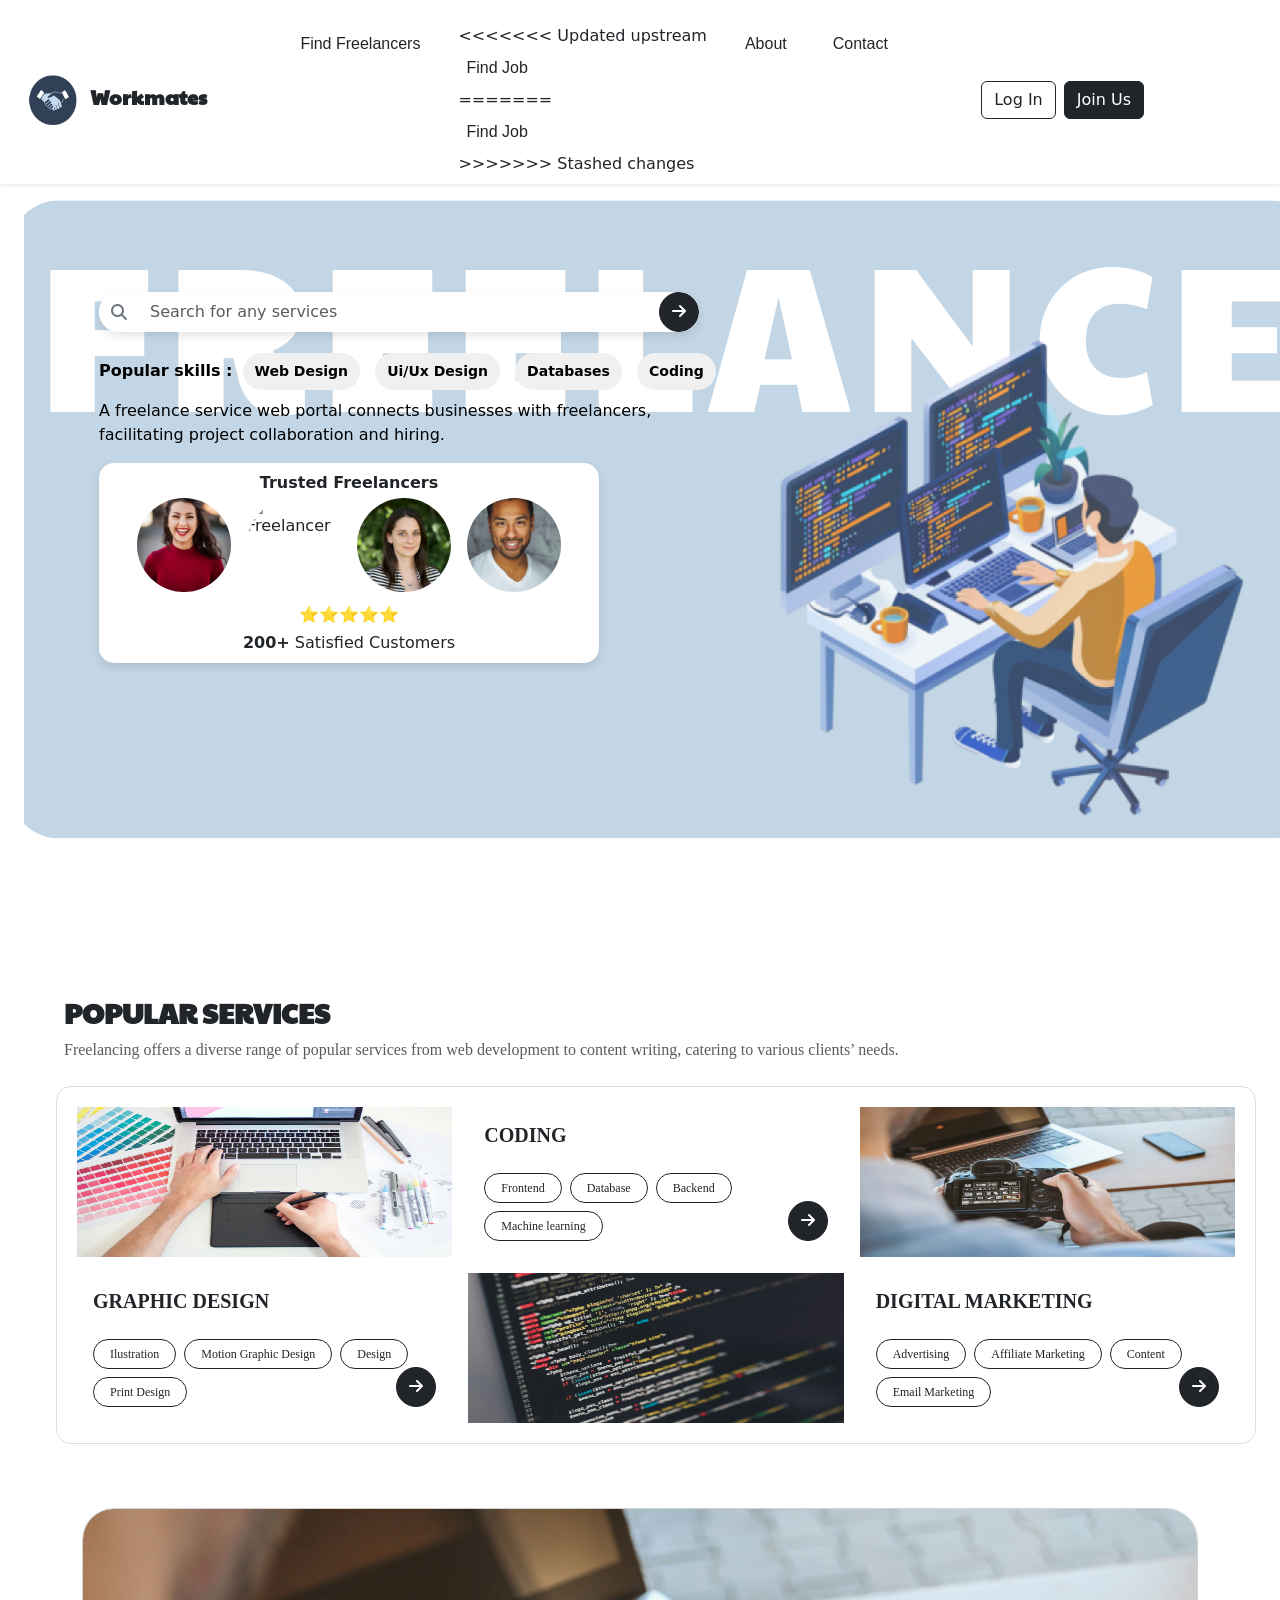
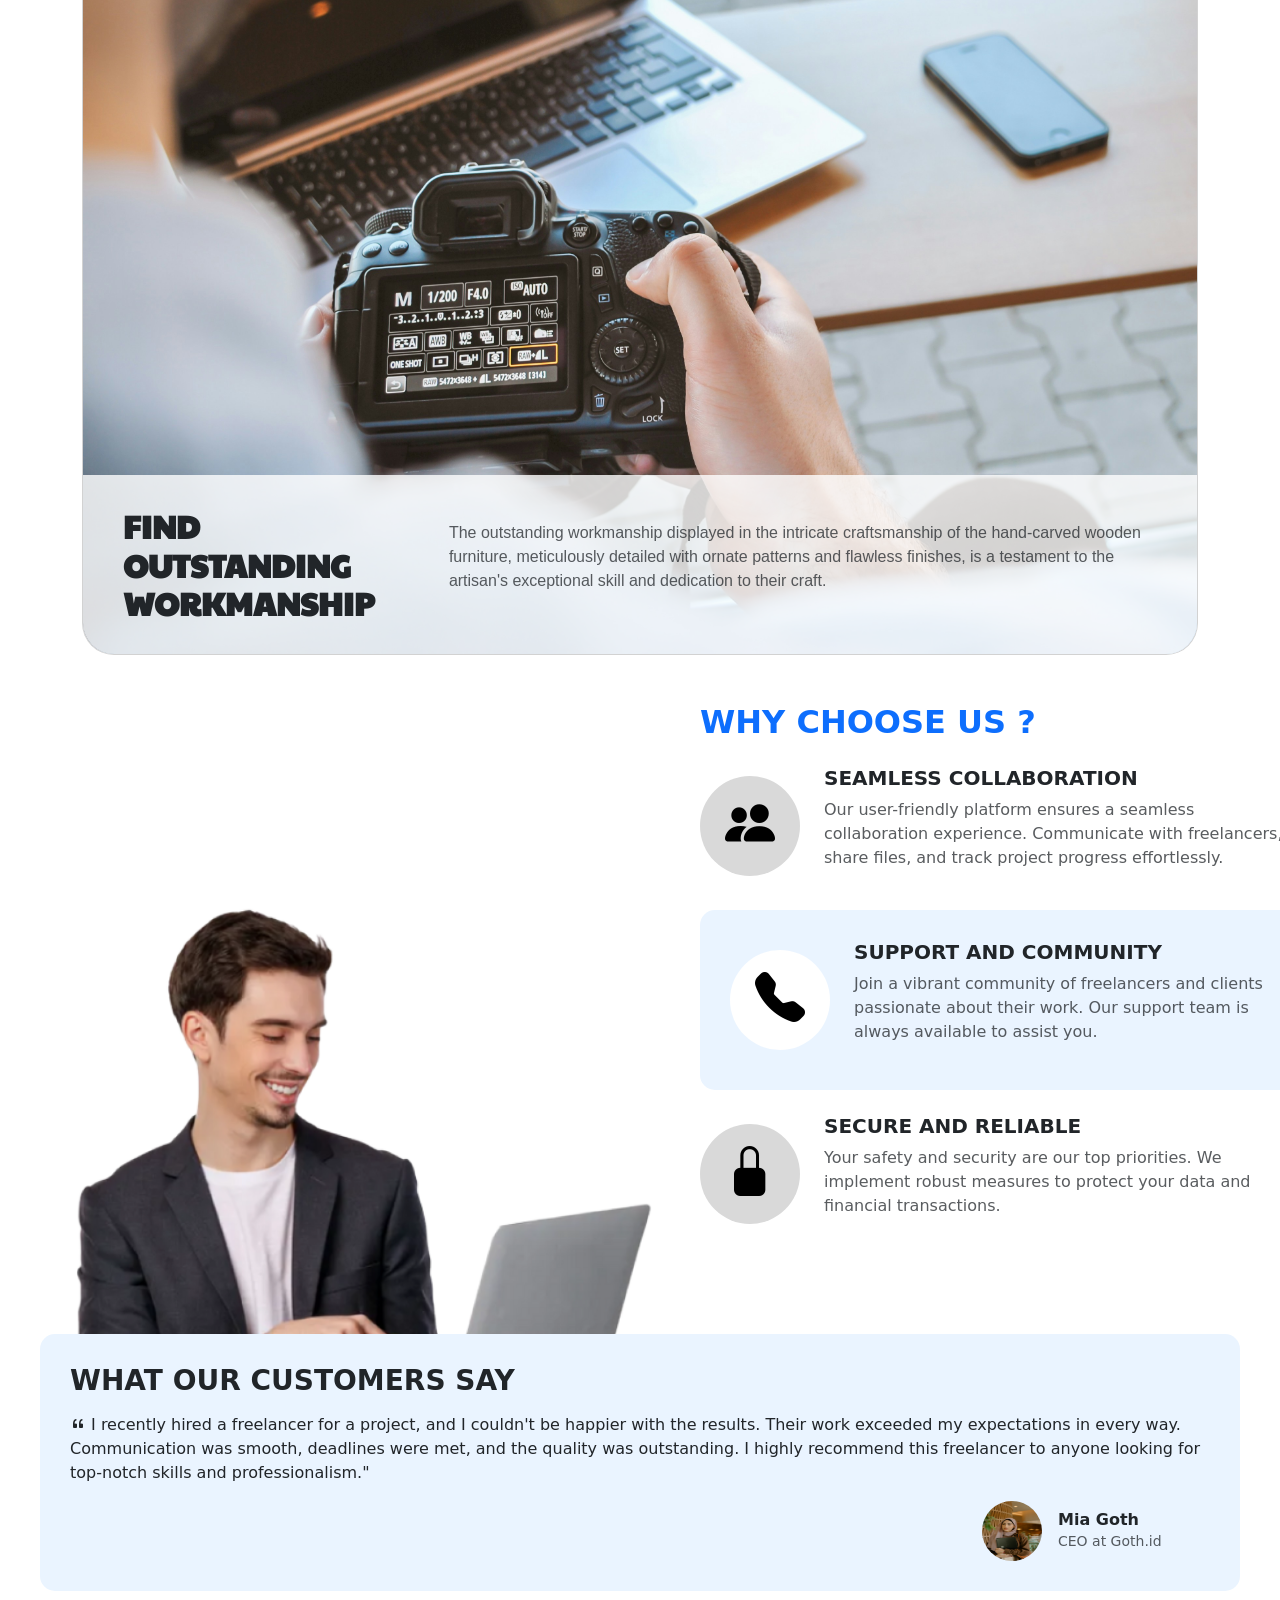
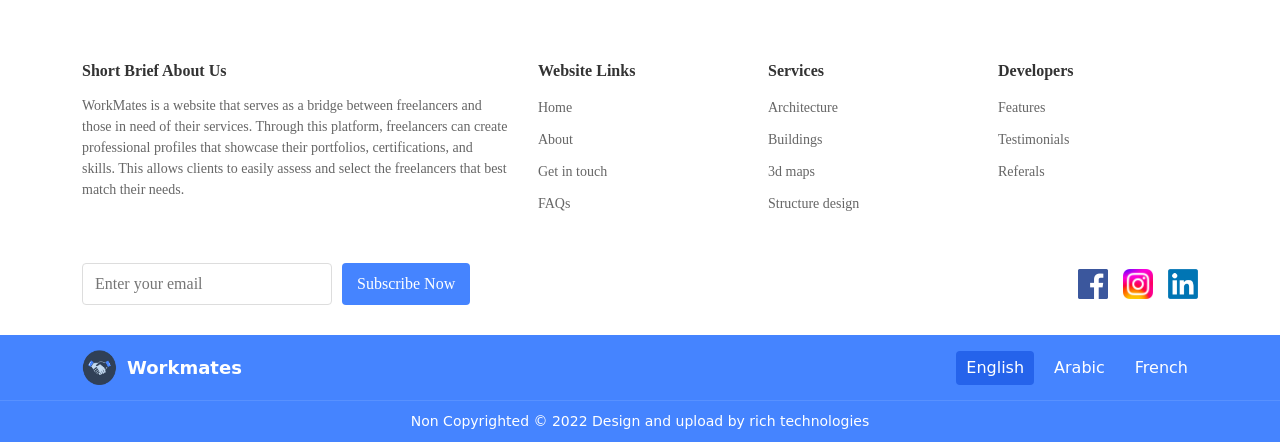
==== commit c98d6468: "mantap" ====
--- a/index.html
+++ b/index.html
@@ -32,6 +32,10 @@
                   <li class="nav-item">
 <<<<<<< Updated upstream
                       <a class="nav-link text-dark fw-normal" href="#about">Find Job</a>
+=======
+                      <a class="nav-link text-dark fw-normal" href="#about">Find Job
+                      </a>
+>>>>>>> Stashed changes
                   </li>
                   <li class="nav-item">
                       <a class="nav-link text-dark fw-normal" href="#education">About</a>
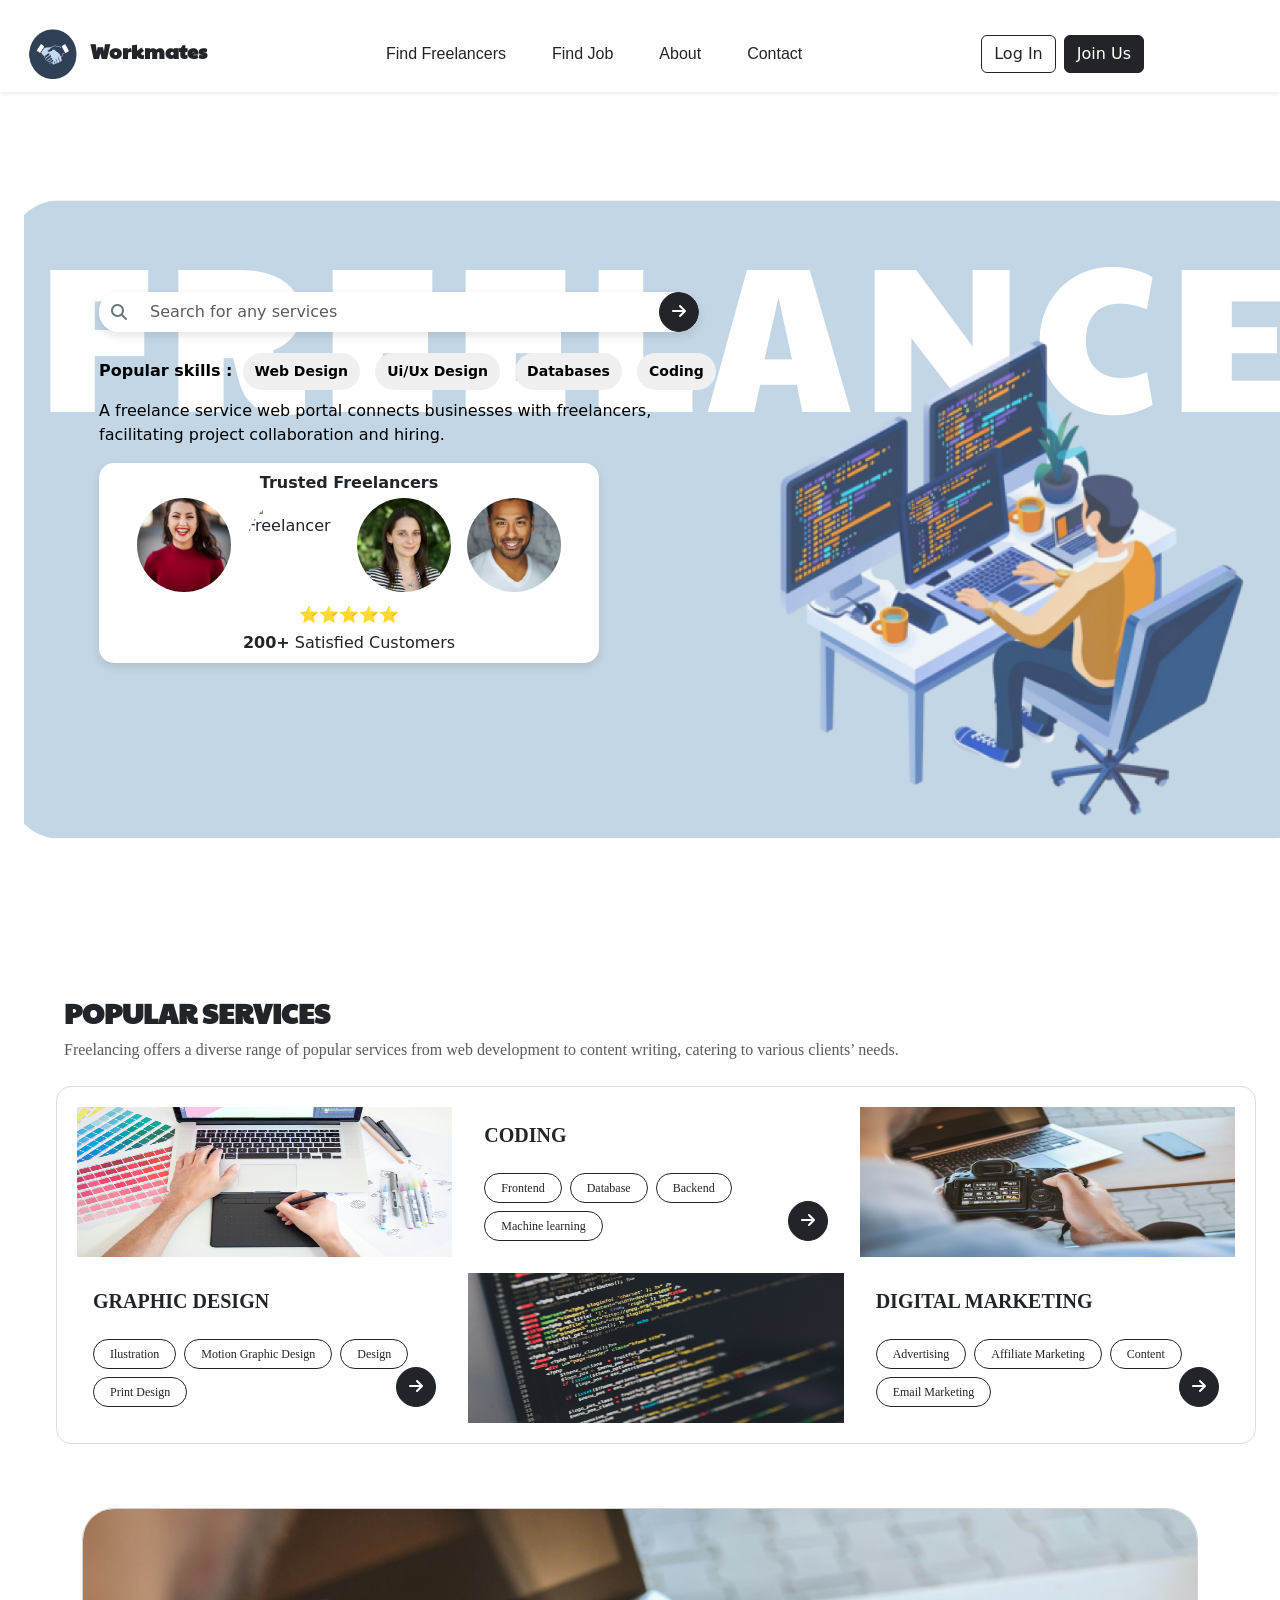
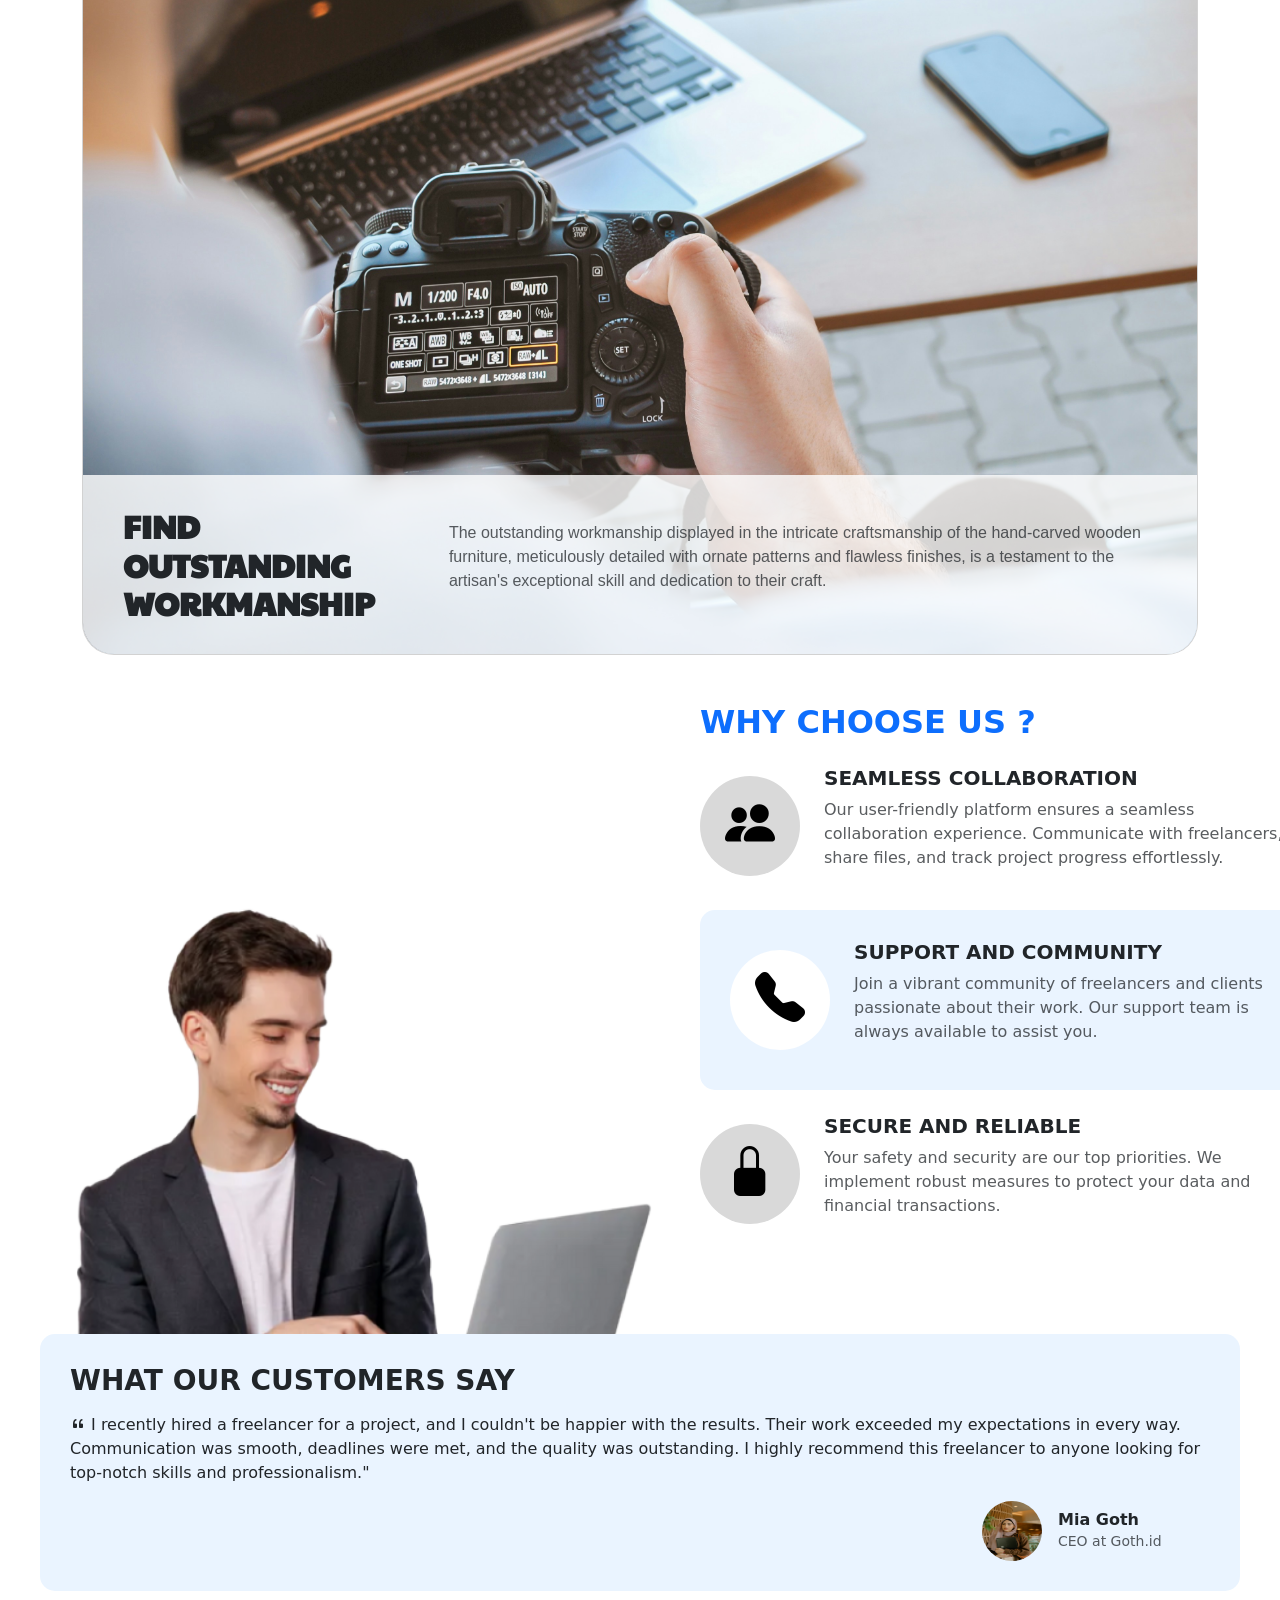
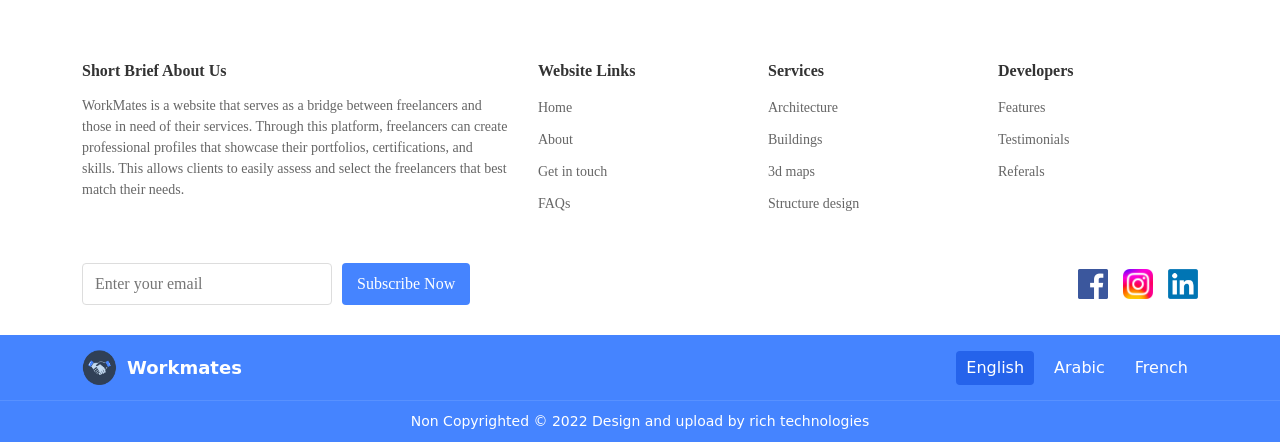
==== commit fa8b5974: "Update index.html" ====
--- a/index.html
+++ b/index.html
@@ -30,12 +30,8 @@
                       <a href = "freelancers.php" class="nav-link text-dark fw-normal" href="#mainContent">Find Freelancers</a>
                   </li>
                   <li class="nav-item">
-<<<<<<< Updated upstream
-                      <a class="nav-link text-dark fw-normal" href="#about">Find Job</a>
-=======
                       <a class="nav-link text-dark fw-normal" href="#about">Find Job
                       </a>
->>>>>>> Stashed changes
                   </li>
                   <li class="nav-item">
                       <a class="nav-link text-dark fw-normal" href="#education">About</a>
@@ -342,4 +338,4 @@
 
 <script src="https://cdn.jsdelivr.net/npm/bootstrap@5.0.2/dist/js/bootstrap.bundle.min.js"></script>
 </body>
-</html>
+</html>
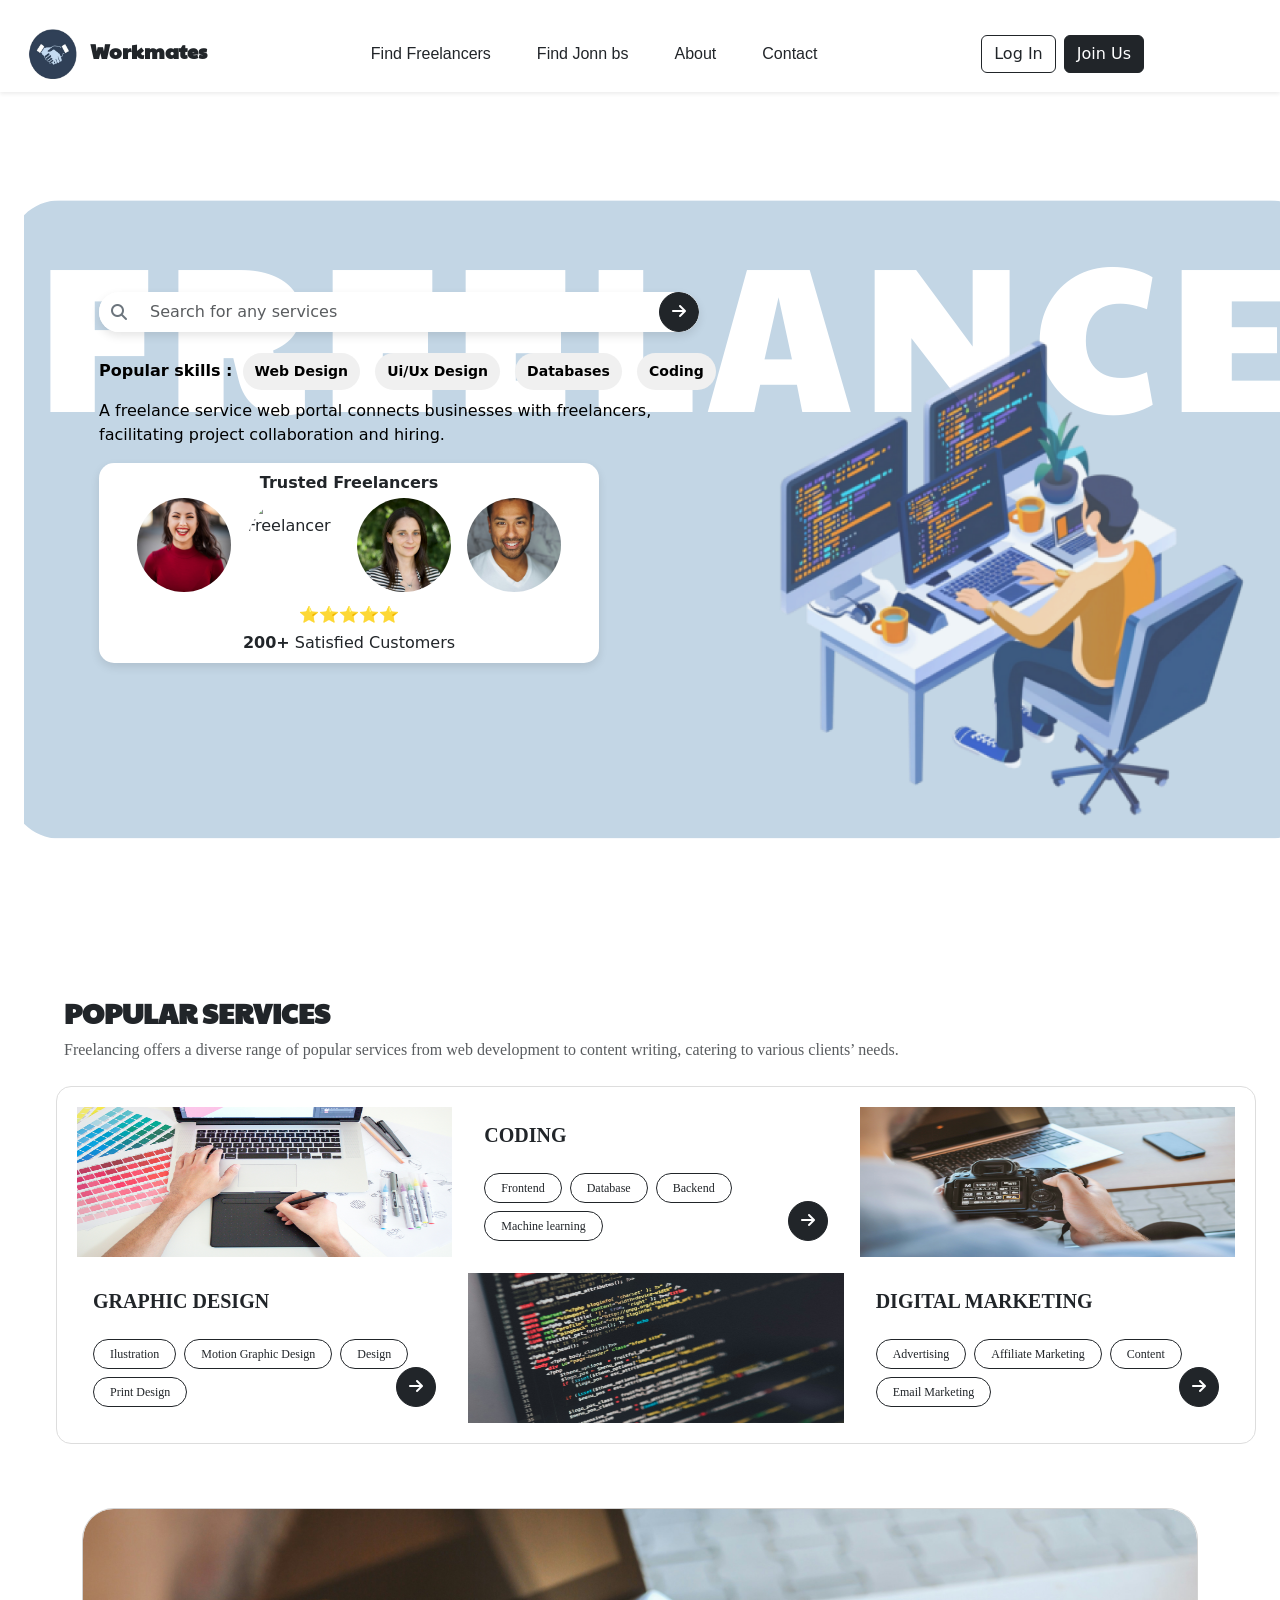
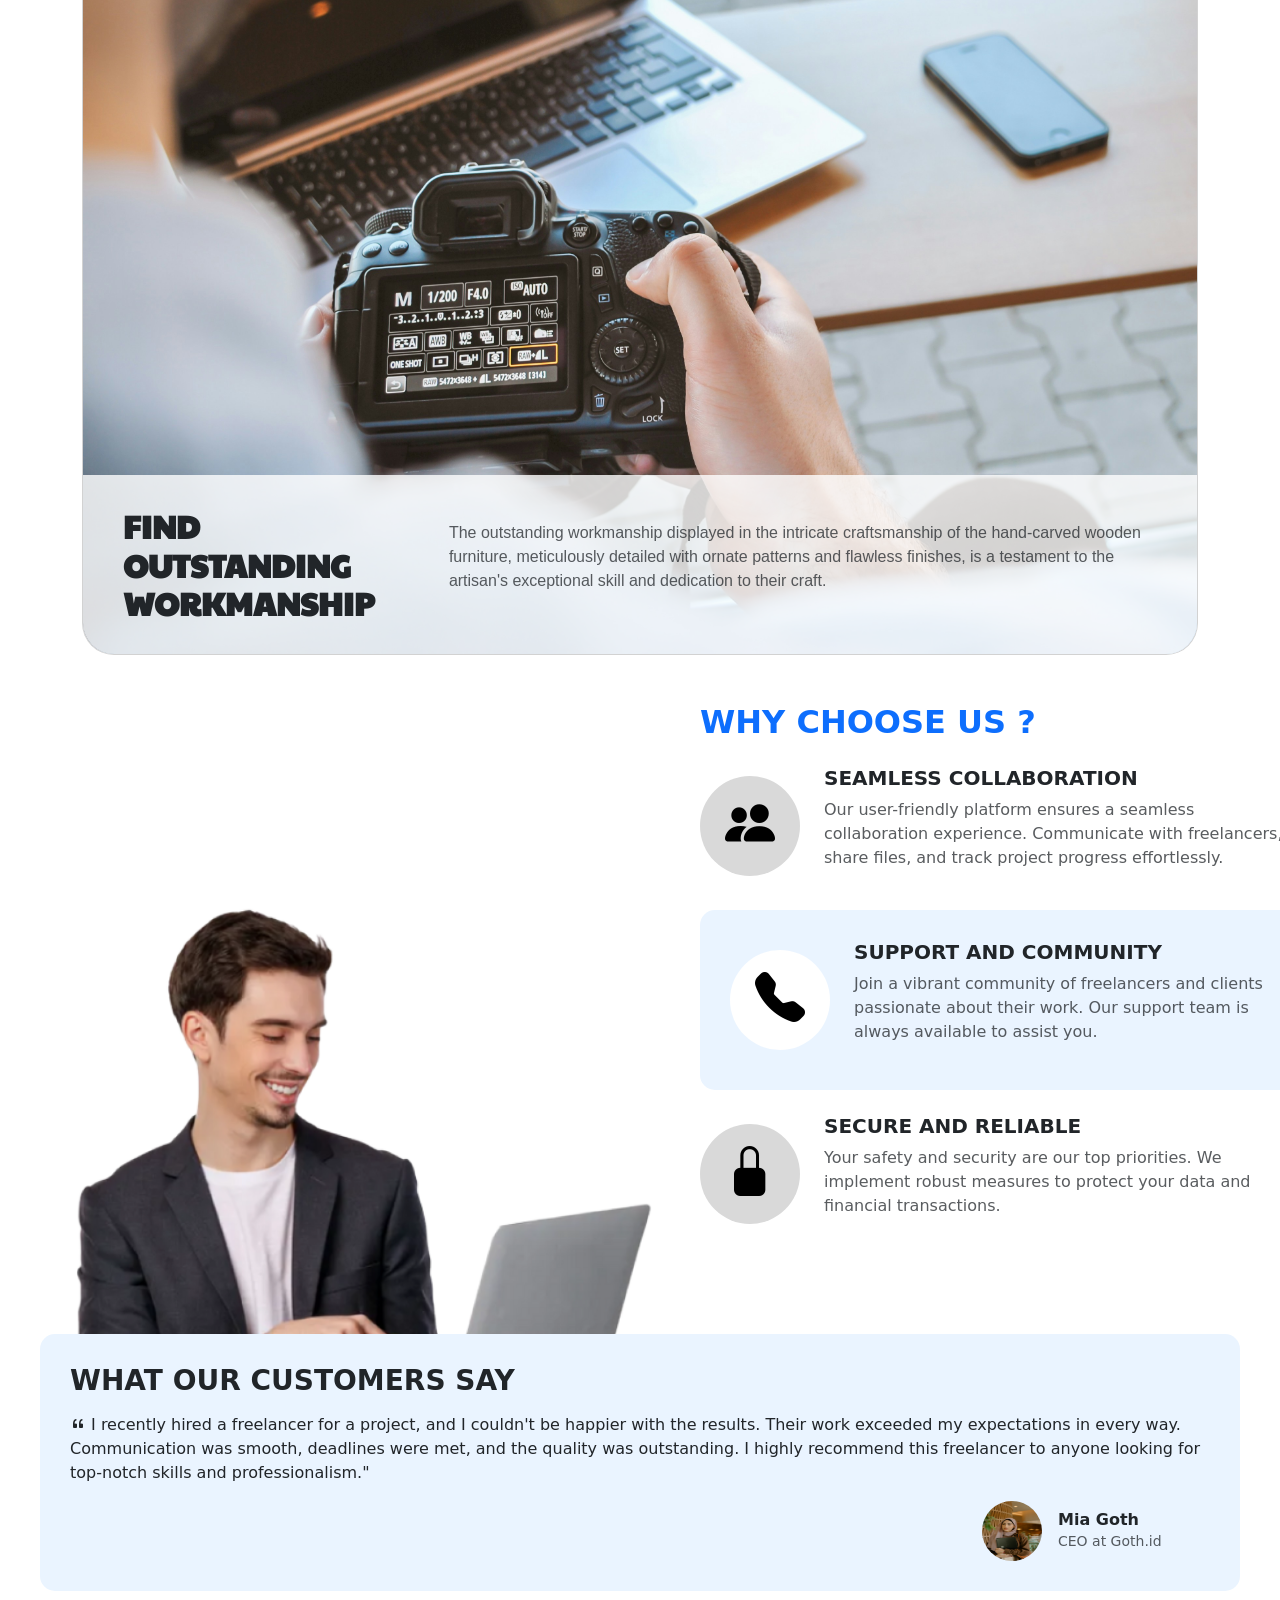
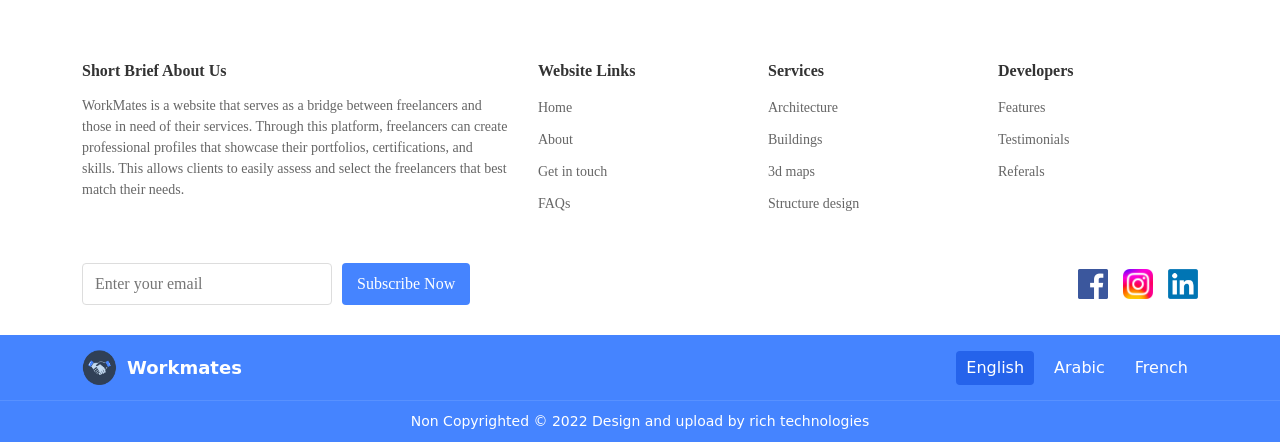
==== commit 2a0d121d: "Update index.html" ====
--- a/index.html
+++ b/index.html
@@ -30,8 +30,7 @@
                       <a href = "freelancers.php" class="nav-link text-dark fw-normal" href="#mainContent">Find Freelancers</a>
                   </li>
                   <li class="nav-item">
-                      <a class="nav-link text-dark fw-normal" href="#about">Find Job
-                      </a>
+                      <a class="nav-link text-dark fw-normal" href="#about">Find Jonn bs</a>
                   </li>
                   <li class="nav-item">
                       <a class="nav-link text-dark fw-normal" href="#education">About</a>
@@ -338,4 +337,4 @@
 
 <script src="https://cdn.jsdelivr.net/npm/bootstrap@5.0.2/dist/js/bootstrap.bundle.min.js"></script>
 </body>
-</html>+</html>
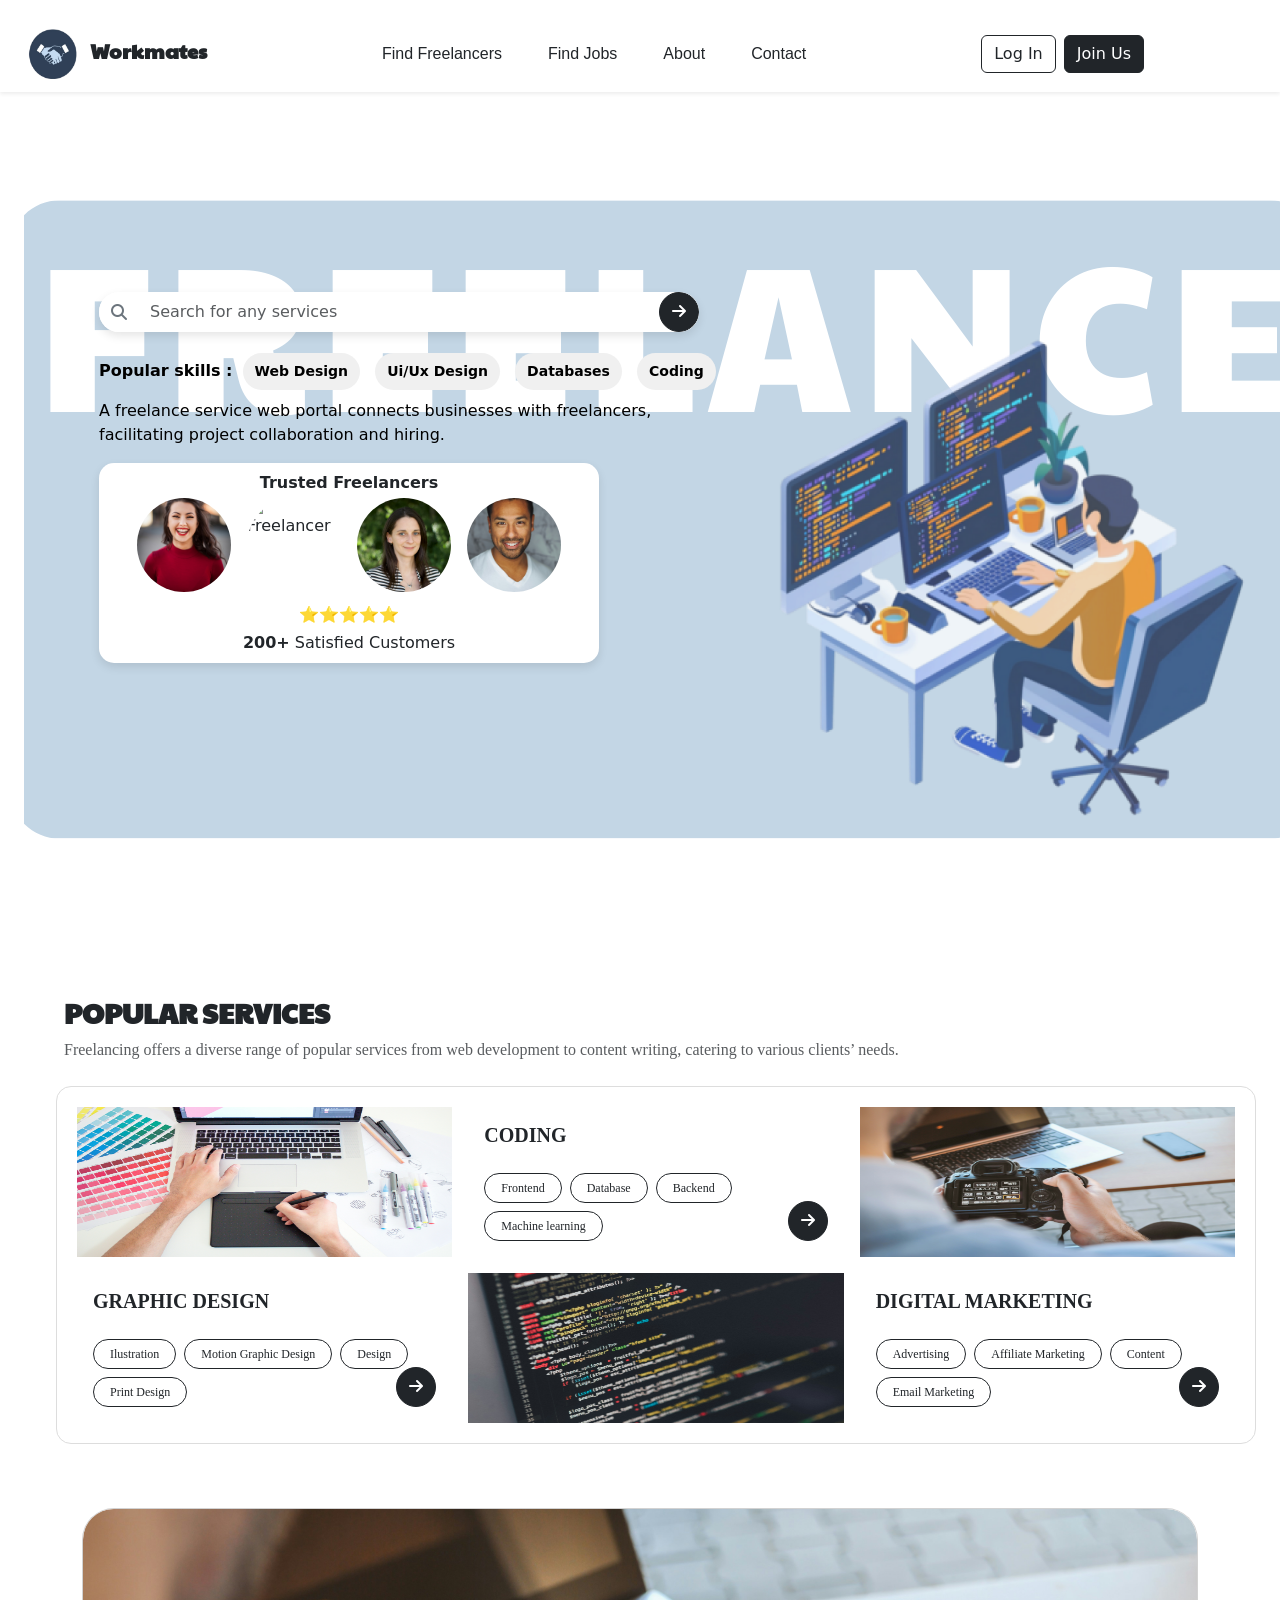
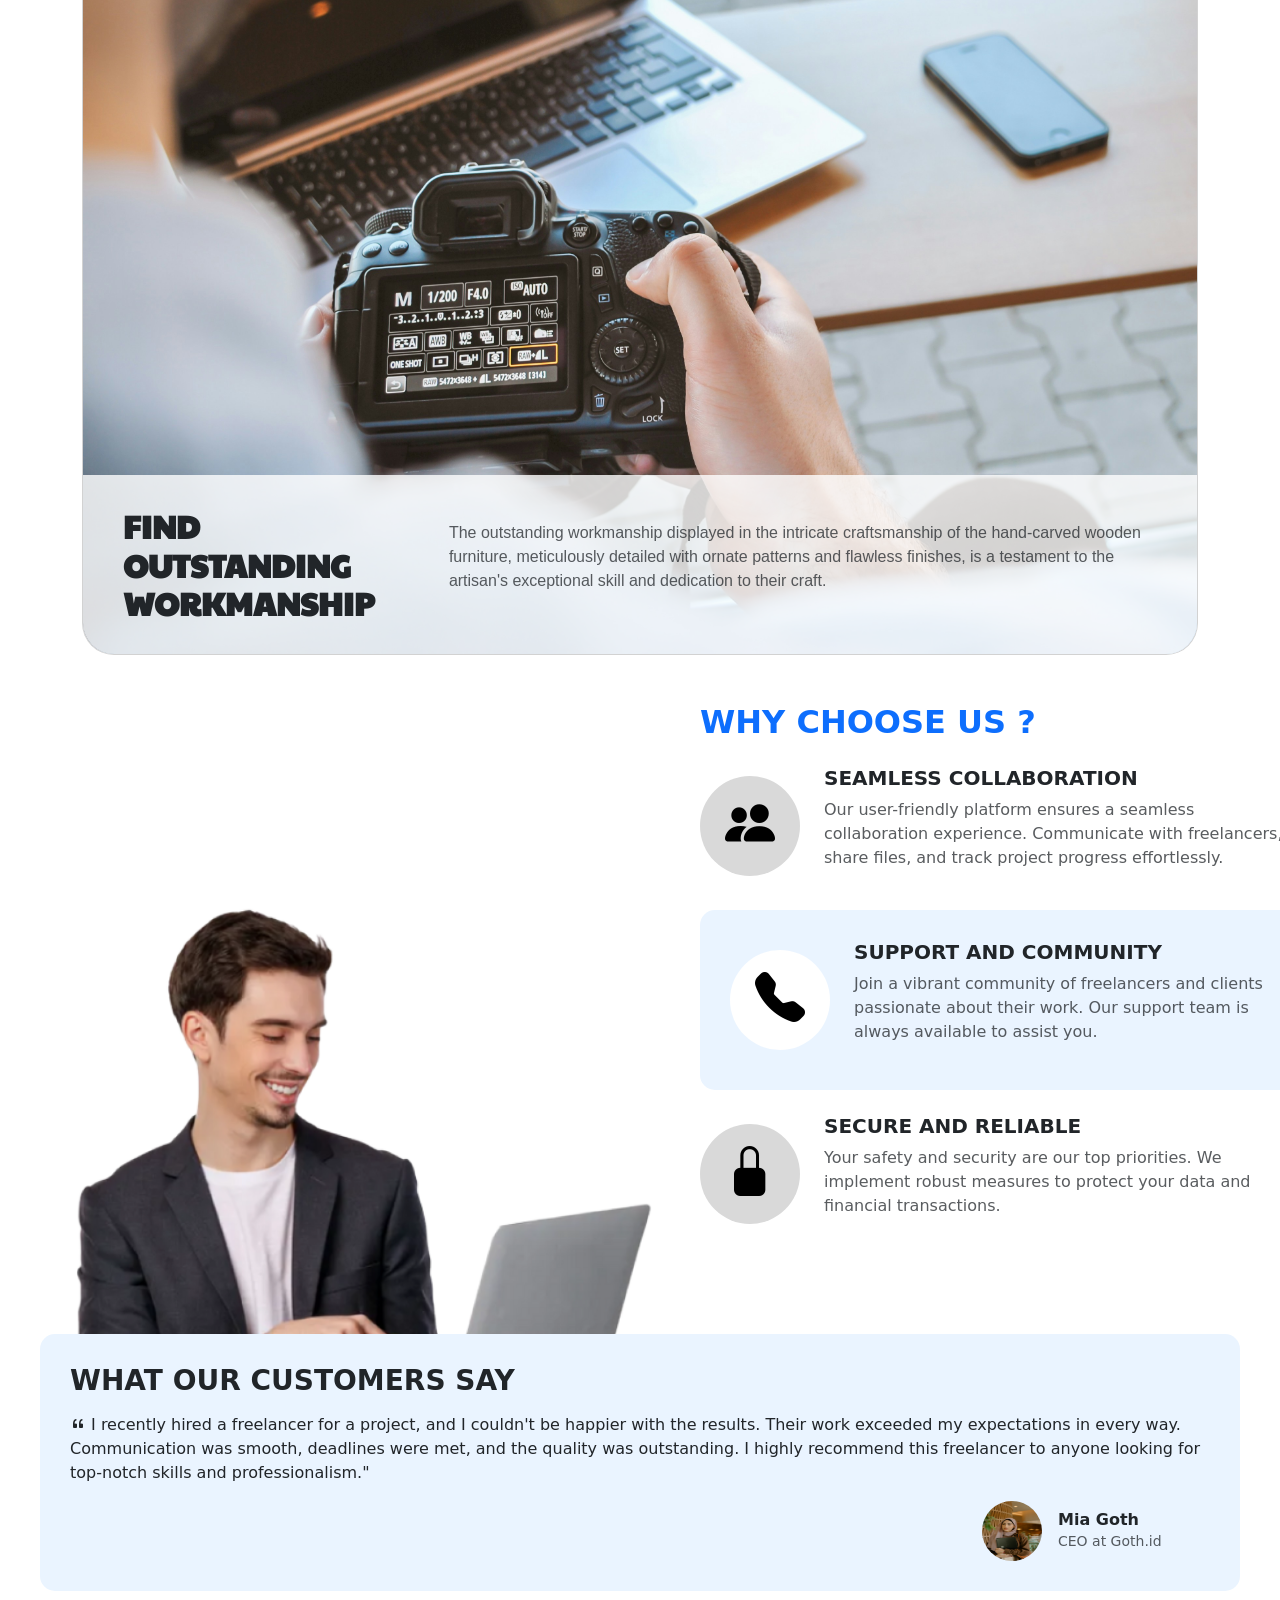
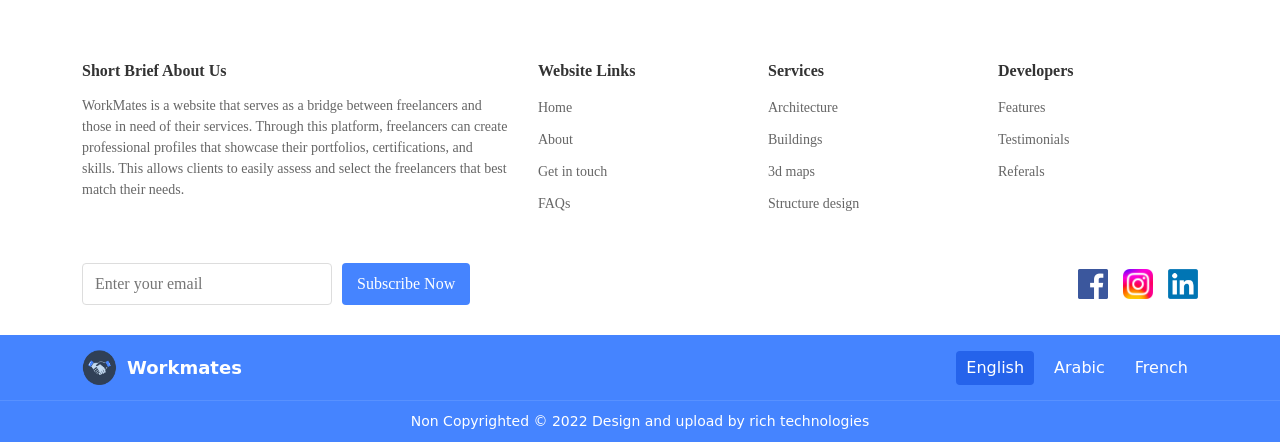
==== commit 31e43ccb: "Update index.html" ====
--- a/index.html
+++ b/index.html
@@ -30,7 +30,7 @@
                       <a href = "freelancers.php" class="nav-link text-dark fw-normal" href="#mainContent">Find Freelancers</a>
                   </li>
                   <li class="nav-item">
-                      <a class="nav-link text-dark fw-normal" href="#about">Find Jonn bs</a>
+                      <a class="nav-link text-dark fw-normal" href="#about">Find Jobs</a>
                   </li>
                   <li class="nav-item">
                       <a class="nav-link text-dark fw-normal" href="#education">About</a>
